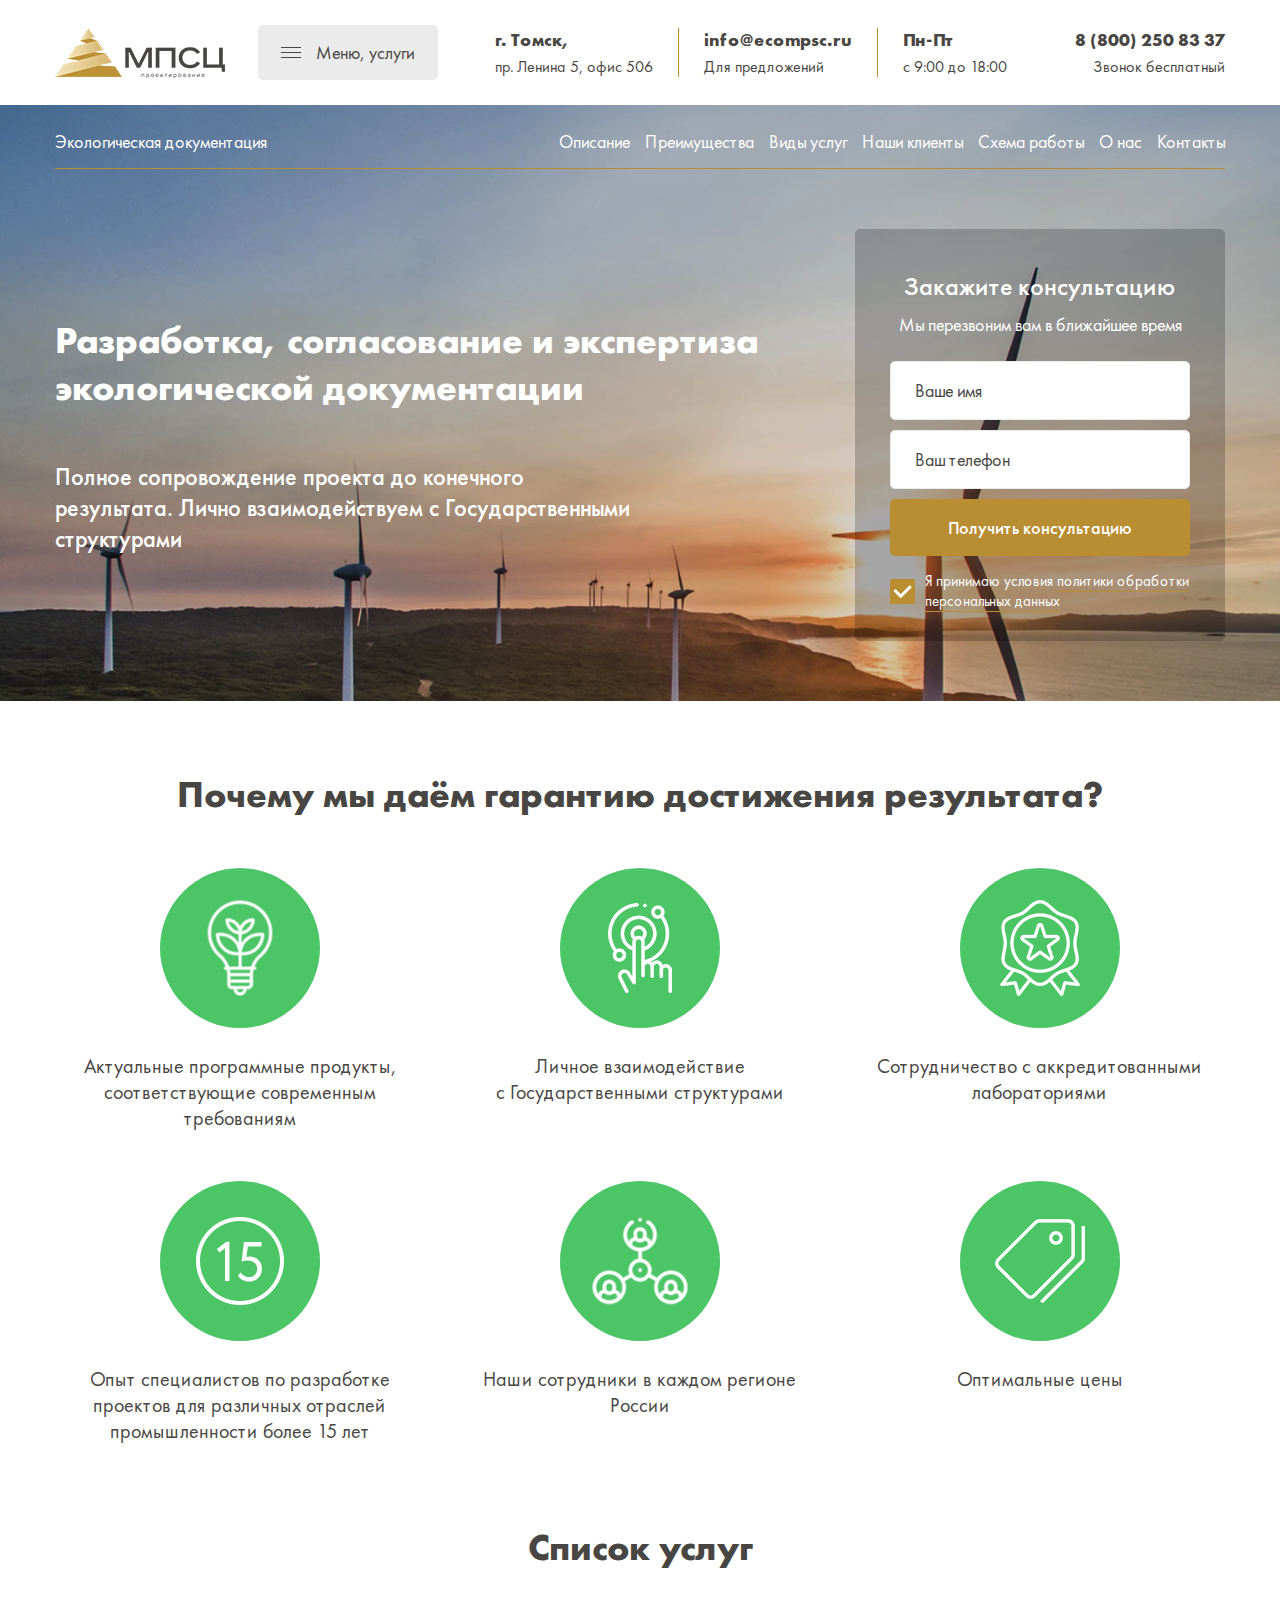
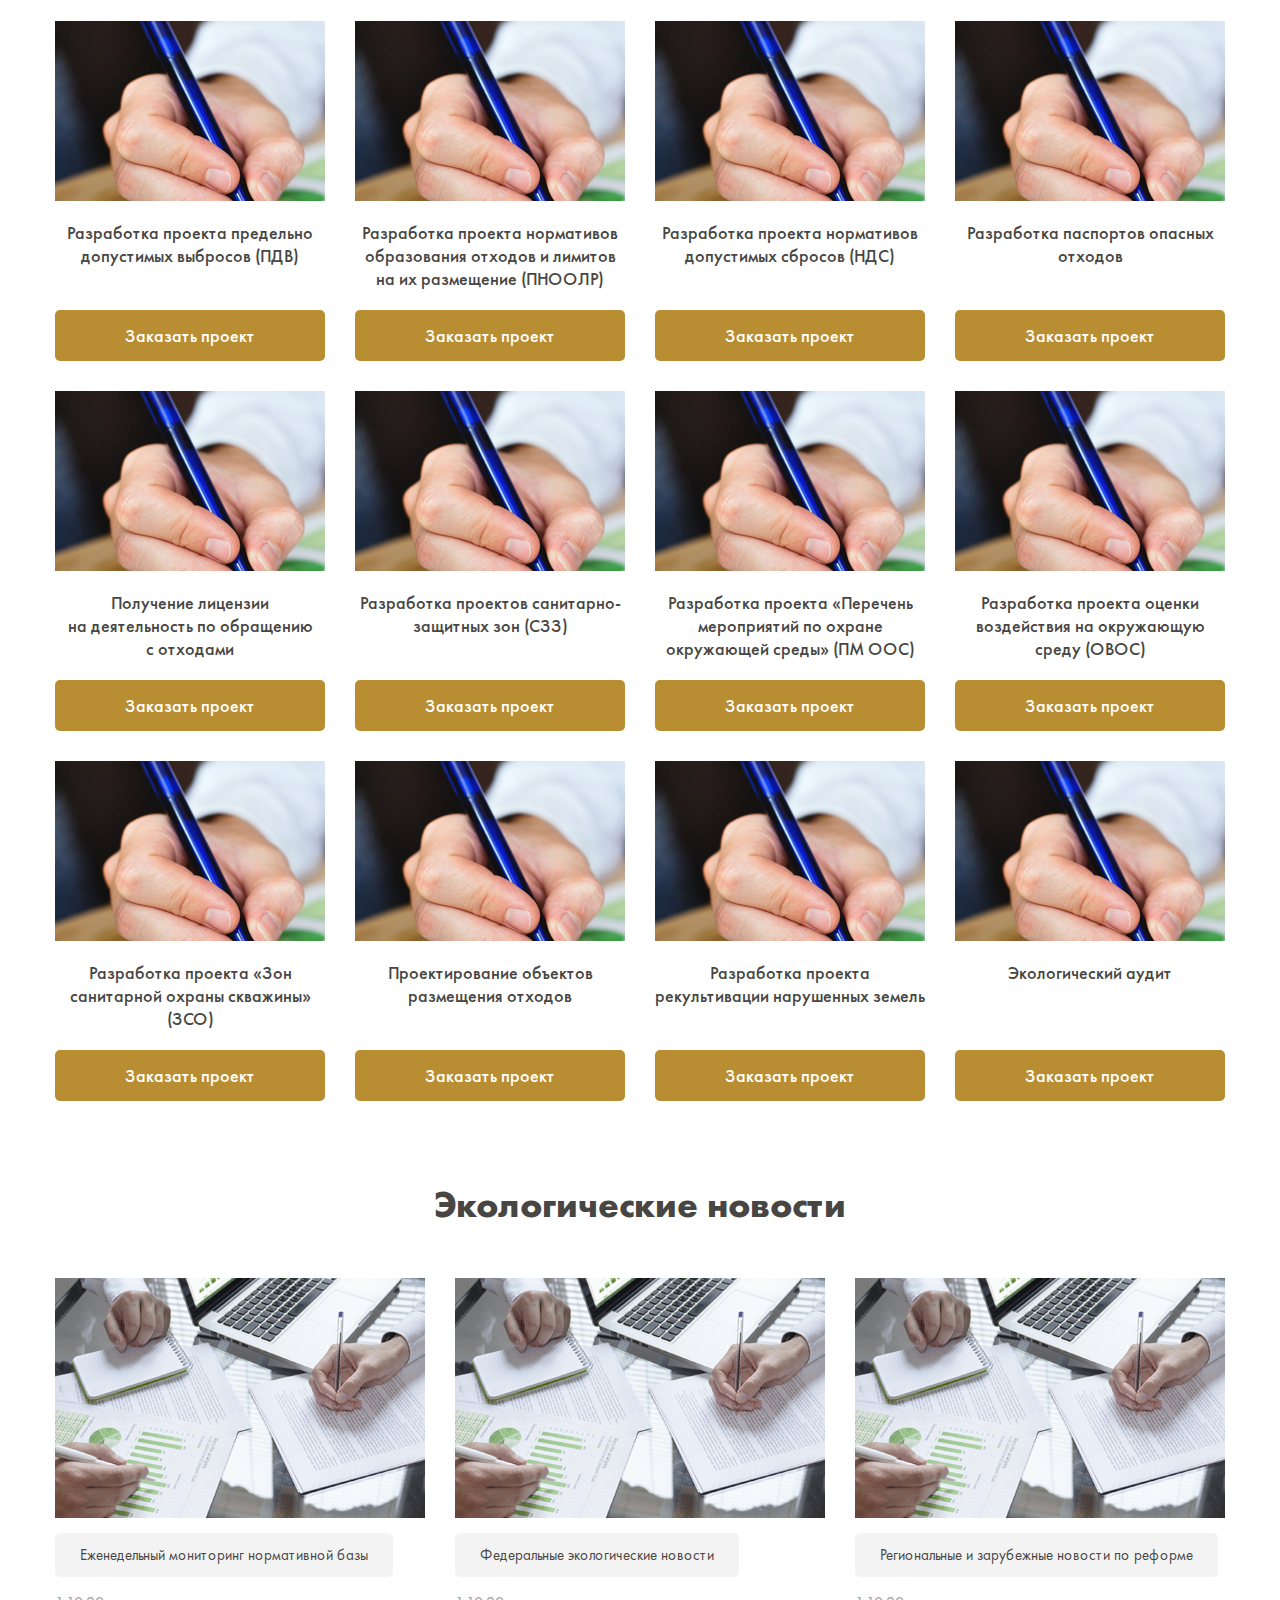
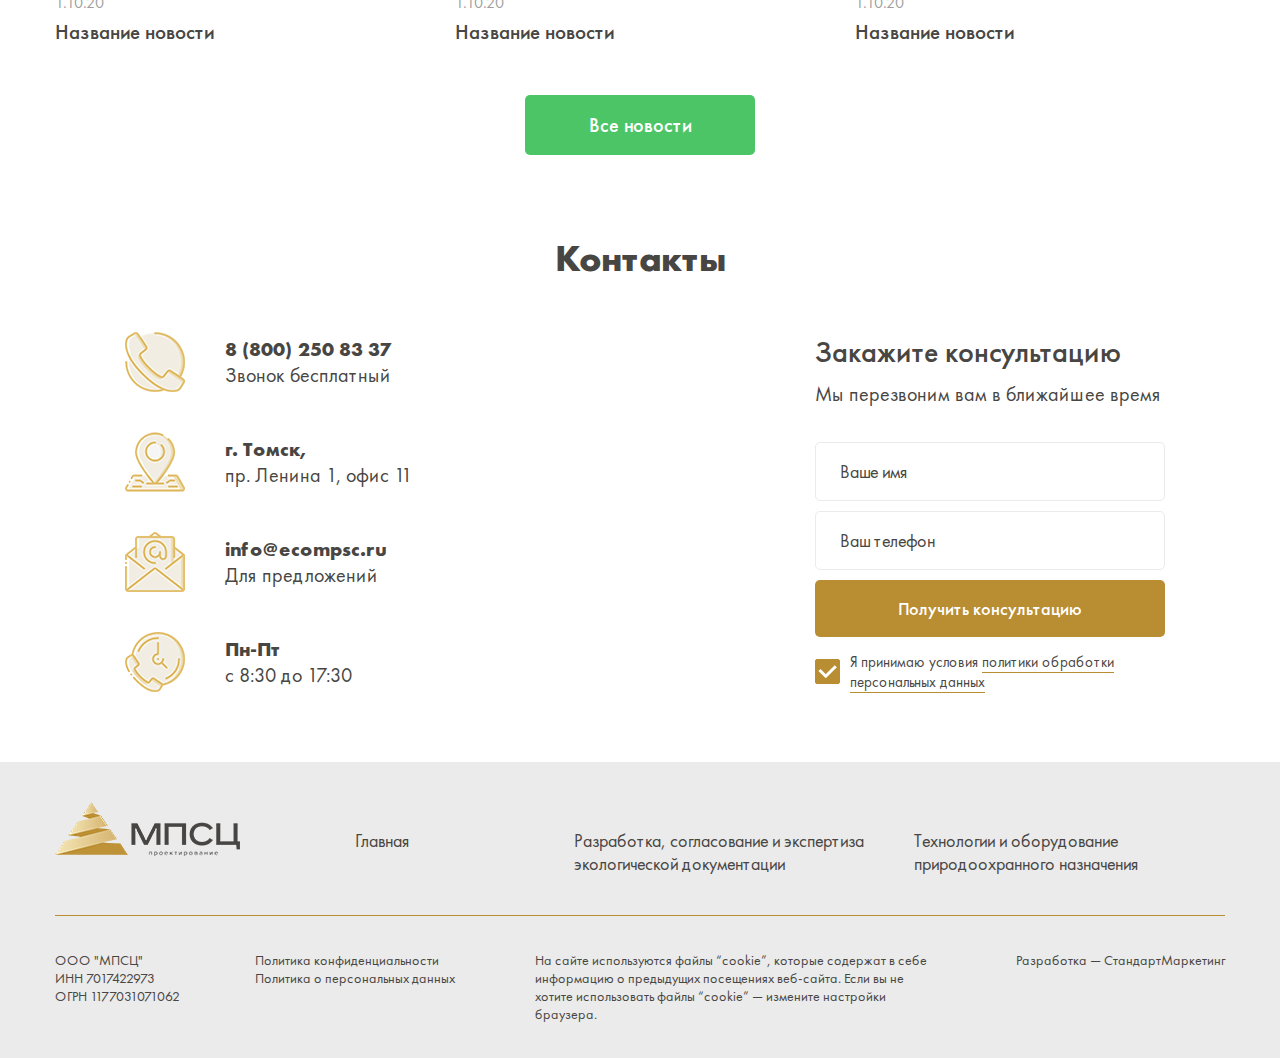
==== eco-docs.html @ 86add48b "sfdvdv" ====
<!DOCTYPE html>
<html>
<head>
	<title></title>
	<meta name="keywords" content=''>
	<meta name="description" content=''>

	<meta name="format-detection" content="telephone=no">

	<meta http-equiv="Content-Type" content="text/html; charset=utf-8">
	<meta name="viewport" content="width=device-width,minimum-scale=1,maximum-scale=1">
	<link rel="stylesheet" href="css/reset.css" type="text/css">
	<link rel="stylesheet" href="css/jquery.fancybox.css" type="text/css">
	<link rel="stylesheet" href="css/slick.css" type="text/css">
	<link rel="stylesheet" href="css/layout.css" type="text/css">
	<link rel="stylesheet" href="css/main.css" type="text/css">

</head>
<body>
	<div class="body-wrap">
		<div class="header">
			<div class="container">
				<div class="wrap">
					<div class="mobile-btn">
						<div class="mobile-btn-el"></div>
					</div>
					<div class="header-logo">
						<a href="/"><img src="i/logo.png"></a>
					</div>
					<div class="header-menu-btn">
						<div class="burger">
							<div class="burger-el"></div>
						</div>
						<span>Меню, услуги</span>
					</div>
					<div class="header-contacts">
						<div class="item">
							<div class="title">г. Томск,</div>
							<span>пр.&nbsp;Ленина&nbsp;5, офис&nbsp;506</span>
						</div>
						<div class="item">
							<div class="title"><a href="mailto:info@ecompsc.ru">info@ecompsc.ru</a></div>
							<span>Для предложений</span>
						</div>
						<div class="item">
							<div class="title">Пн-Пт</div>
							<span>с&nbsp;9:00 до&nbsp;18:00</span>
						</div>
					</div>
					<div class="header-phone">
						<a href="tel:88002508337">8 (800) 250 83 37</a>
						<span>Звонок бесплатный</span>
					</div>
				</div>
			</div>
		</div>

		<div class="b-face" style="background-image:url('i/face-bg-2.jpg');">
			<div class="face-head">
				<div class="container">
					<div class="wrap">
						<div class="title">Экологическая документация</div>
						<ul class="face-nav">
							<li><a href="#" class="nav-a">Описание</a></li>
							<li><a href="#" class="nav-a">Преимущества</a></li>
							<li><a href="#" class="nav-a">Виды услуг</a></li>
							<li><a href="#" class="nav-a">Наши клиенты</a></li>
							<li><a href="#" class="nav-a">Схема работы</a></li>
							<li><a href="#" class="nav-a">О нас</a></li>
							<li><a href="#" class="nav-a">Контакты</a></li>
						</ul>
					</div>
				</div>
			</div>
			<div class="face-content">
				<div class="container">
					<div class="wrap">
						<div class="content">
							<h2 class="title">Разработка, согласование и&nbsp;экспертиза экологической документации</h2>
							<div class="text">Полное сопровождение проекта до&nbsp;конечного результата. Лично взаимодействуем с&nbsp;Государственными структурами</div>
						</div>
						<div class="form-wrap">
							<div class="title">Закажите консультацию</div>
							<div class="subtitle">Мы перезвоним вам в ближайшее время</div>
							<div class="b-form">
								<form>
									<div class="b-input">
										<input type="text" placeholder="Ваше имя">
									</div>
									<div class="b-input">
										<input type="tel" placeholder="Ваш телефон">
									</div>
									<button type="submit" class="b-btn">Получить консультацию</button>
									<div class="policy-text"><div class="radio-btn active"></div>Я принимаю условия <a href="#popup-policy" class="fancybox">политики обработки персональных данных</a></div>
								</form>
							</div>
						</div>
					</div>
				</div>
			</div>
		</div>

		<div class="b-section first">
			<div class="container">
				<h2 class="b-title">Почему мы даём гарантию достижения результата?</h2>
				<ul class="b-advs">
					<li>
						<div class="image"><img src="i/adv-i-1.png"></div>
						<div class="text">Актуальные программные продукты, соответствующие современным требованиям</div>
					</li>
					<li>
						<div class="image"><img src="i/adv-i-2.png"></div>
						<div class="text">Личное взаимодействие с&nbsp;Государственными структурами</div>
					</li>
					<li>
						<div class="image"><img src="i/adv-i-3.png"></div>
						<div class="text">Сотрудничество с&nbsp;аккредитованными лабораториями</div>
					</li>
					<li>
						<div class="image"><img src="i/adv-i-4.png"></div>
						<div class="text">Опыт специалистов по разработке проектов для различных отраслей промышленности более 15&nbsp;лет</div>
					</li>
					<li>
						<div class="image"><img src="i/adv-i-5.png"></div>
						<div class="text">Наши сотрудники в&nbsp;каждом регионе России</div>
					</li>
					<li>
						<div class="image"><img src="i/adv-i-6.png"></div>
						<div class="text">Оптимальные цены</div>
					</li>
				</ul>
			</div>
		</div>

		<div class="b-section">
			<div class="container">
				<h2 class="b-title">Список услуг</h2>
				<ul class="b-services">
					<li>
						<div class="top">
							<div class="image"><img src="i/service-img.jpg"></div>
							<div class="name">Разработка проекта предельно допустимых выбросов (ПДВ)</div>
						</div>
						<a href="#" class="b-btn">Заказать проект</a>
					</li>
					<li>
						<div class="top">
							<div class="image"><img src="i/service-img.jpg"></div>
							<div class="name">Разработка проекта нормативов образования отходов и&nbsp;лимитов на их размещение (ПНООЛР)</div>
						</div>
						<a href="#" class="b-btn">Заказать проект</a>
					</li>
					<li>
						<div class="top">
							<div class="image"><img src="i/service-img.jpg"></div>
							<div class="name">Разработка проекта нормативов допустимых сбросов (НДС)</div>
						</div>
						<a href="#" class="b-btn">Заказать проект</a>
					</li>
					<li>
						<div class="top">
							<div class="image"><img src="i/service-img.jpg"></div>
							<div class="name">Разработка паспортов опасных отходов</div>
						</div>
						<a href="#" class="b-btn">Заказать проект</a>
					</li>
					<li>
						<div class="top">
							<div class="image"><img src="i/service-img.jpg"></div>
							<div class="name">Получение лицензии на&nbsp;деятельность по&nbsp;обращению с&nbsp;отходами</div>
						</div>
						<a href="#" class="b-btn">Заказать проект</a>
					</li>
					<li>
						<div class="top">
							<div class="image"><img src="i/service-img.jpg"></div>
							<div class="name">Разработка проектов санитарно-защитных зон (CЗЗ)</div>
						</div>
						<a href="#" class="b-btn">Заказать проект</a>
					</li>
					<li>
						<div class="top">
							<div class="image"><img src="i/service-img.jpg"></div>
							<div class="name">Разработка проекта «Перечень мероприятий по&nbsp;охране окружающей среды» (ПМ ООС)</div>
						</div>
						<a href="#" class="b-btn">Заказать проект</a>
					</li>
					<li>
						<div class="top">
							<div class="image"><img src="i/service-img.jpg"></div>
							<div class="name">Разработка проекта оценки воздействия на&nbsp;окружающую среду (ОВОС)</div>
						</div>
						<a href="#" class="b-btn">Заказать проект</a>
					</li>
					<li>
						<div class="top">
							<div class="image"><img src="i/service-img.jpg"></div>
							<div class="name">Разработка проекта «Зон санитарной охраны скважины» (ЗСО)</div>
						</div>
						<a href="#" class="b-btn">Заказать проект</a>
					</li>
					<li>
						<div class="top">
							<div class="image"><img src="i/service-img.jpg"></div>
							<div class="name">Проектирование объектов размещения отходов</div>
						</div>
						<a href="#" class="b-btn">Заказать проект</a>
					</li>
					<li>
						<div class="top">
							<div class="image"><img src="i/service-img.jpg"></div>
							<div class="name">Разработка проекта рекультивации нарушенных земель</div>
						</div>
						<a href="#" class="b-btn">Заказать проект</a>
					</li>
					<li>
						<div class="top">
							<div class="image"><img src="i/service-img.jpg"></div>
							<div class="name">Экологический аудит</div>
						</div>
						<a href="#" class="b-btn">Заказать проект</a>
					</li>
				</ul>
			</div>
		</div>

		<div class="b-section">
			<div class="container">
				<h2 class="b-title">Экологические новости</h2>
				<ul class="b-news">
					<li>
						<a href="#" class="image" style="background-image:url('i/news-img.jpg');"></a>
						<div class="cat">Еженедельный мониторинг нормативной базы</div>
						<div class="date">1.10.20</div>
						<div class="name"><a href="#">Название новости</a></div>
					</li>
					<li>
						<a href="#" class="image" style="background-image:url('i/news-img.jpg');"></a>
						<div class="cat">Федеральные экологические новости</div>
						<div class="date">1.10.20</div>
						<div class="name"><a href="#">Название новости</a></div>
					</li>
					<li>
						<a href="#" class="image" style="background-image:url('i/news-img.jpg');"></a>
						<div class="cat">Региональные и&nbsp;зарубежные новости по&nbsp;реформе</div>
						<div class="date">1.10.20</div>
						<div class="name"><a href="#">Название новости</a></div>
					</li>
				</ul>
				<a href="#" class="b-btn b-more-btn">Все новости</a>
			</div>
		</div>

		<div class="b-section last">
			<div class="container">
				<h2 class="b-title">Контакты</h2>
				<div class="b-contacts">
					<ul class="contacts-list">
						<li>
							<div class="icon"><img src="i/cont-1.png"></div>
							<div class="text">
								<div class="title"><a href="tel:88002508337">8 (800) 250 83 37</a></div>
								<p>Звонок бесплатный</p>
							</div>
						</li>
						<li>
							<div class="icon"><img src="i/cont-2.png"></div>
							<div class="text">
								<div class="title">г.&nbsp;Томск,</div>
								<p>пр.&nbsp;Ленина&nbsp;1, офис&nbsp;11</p>
							</div>
						</li>
						<li>
							<div class="icon"><img src="i/cont-3.png"></div>
							<div class="text">
								<div class="title"><a href="mailto:info@ecompsc.ru">info@ecompsc.ru</a></div>
								<p>Для предложений</p>
							</div>
						</li>
						<li>
							<div class="icon"><img src="i/cont-4.png"></div>
							<div class="text">
								<div class="title">Пн-Пт</div>
								<p>с&nbsp;8:30 до&nbsp;17:30</p>
							</div>
						</li>
					</ul>
					<div class="form-wrap">
						<div class="title">Закажите консультацию</div>
						<div class="subtitle">Мы перезвоним вам в&nbsp;ближайшее время</div>
						<div class="b-form">
							<form>
								<div class="b-input">
									<input type="text" placeholder="Ваше имя">
								</div>
								<div class="b-input">
									<input type="tel" placeholder="Ваш телефон">
								</div>
								<button type="submit" class="b-btn">Получить консультацию</button>
								<div class="policy-text"><div class="radio-btn active"></div>Я принимаю условия <a href="#popup-policy" class="fancybox">политики обработки персональных данных</a></div>
							</form>
						</div>
					</div>
				</div>
			</div>
		</div>

		<div class="footer">
			<div class="container">
				<div class="footer-top">
					<div class="footer-logo">
						<a href="/"><img src="i/logo-big.png"></a>
					</div>
					<div class="footer-nav">
						<ul>
							<li><a href="/">Главная</a></li>
						</ul>
						<ul>
							<li><a href="/">Разработка, согласование и&nbsp;экспертиза экологической документации</a></li>
						</ul>
						<ul>
							<li><a href="/">Технологии и&nbsp;оборудование природоохранного назначения</a></li>
						</ul>
					</div>
				</div>
				<div class="footer-bot">
					<div class="footer-about">
						<ul>
							<li>ООО "МПСЦ"</li>
							<li>ИНН 7017422973</li>
							<li>ОГРН 1177031071062</li>
						</ul>
						<ul>
							<li><a href="/" target="_blank">Политика конфиденциальности</a></li>
							<li><a href="#popup-policy" class="fancybox">Политика о&nbsp;персональных данных</a></li>
						</ul>
					</div>
					<div class="footer-cookie">
						<p>На сайте используются <a href="/" target="_blank">файлы “cookie”</a>, которые содержат в себе информацию о предыдущих посещениях веб-сайта. Если вы не хотите использовать <a href="/" target="_blank">файлы “cookie”</a> — измените настройки браузера.</p>
					</div>
					<div class="logo-dev">
						<a href="https://atkgroup.pro">Разработка — СтандартМаркетинг</a>
					</div>
				</div>
			</div>
		</div>

		<div style="display:none;">
		</div>
	</div>

	<script type="text/javascript" src="js/jquery-2.1.1.min.js"></script>
	<script type="text/javascript" src="js/jquery.fancybox.js"></script>
	<script type="text/javascript" src="js/jquery.inputmask.bundle.js"></script>
	<script type="text/javascript" src="js/slick.js"></script>
	<script type="text/javascript" src="js/main.js"></script>
</body>
</html>
---- css/layout.css ----
@charset "utf-8";

@font-face {
    font-family: 'FuturaPT';
    src: url('../fonts/FuturaPT-Light.eot');
    src: url('../fonts/FuturaPT-Light.eot?#iefix') format('embedded-opentype'),
         url('../fonts/FuturaPT-Light.svg#FuturaPT-Light') format('svg'),
         url('../fonts/FuturaPT-Light.ttf') format('truetype'),
         url('../fonts/FuturaPT-Light.woff') format('woff'),
         url('../fonts/FuturaPT-Light.woff2') format('woff2');
    font-weight: 300;
    font-style: normal;
    font-display: swap;
}

@font-face {
    font-family: 'FuturaPT';
    src: url('../fonts/FuturaPT-Book.eot');
    src: url('../fonts/FuturaPT-Book.eot?#iefix') format('embedded-opentype'),
         url('../fonts/FuturaPT-Book.svg#FuturaPT-Book') format('svg'),
         url('../fonts/FuturaPT-Book.ttf') format('truetype'),
         url('../fonts/FuturaPT-Book.woff') format('woff'),
         url('../fonts/FuturaPT-Book.woff2') format('woff2');
    font-weight: normal;
    font-style: normal;
    font-display: swap;
}

@font-face {
    font-family: 'FuturaPT';
    src: url('../fonts/FuturaPT-Medium.eot');
    src: url('../fonts/FuturaPT-Medium.eot?#iefix') format('embedded-opentype'),
         url('../fonts/FuturaPT-Medium.svg#FuturaPT-Medium') format('svg'),
         url('../fonts/FuturaPT-Medium.ttf') format('truetype'),
         url('../fonts/FuturaPT-Medium.woff') format('woff'),
         url('../fonts/FuturaPT-Medium.woff2') format('woff2');
    font-weight: 500;
    font-style: normal;
    font-display: swap;
}

@font-face {
  font-family: 'FuturaPT';
    src: url('../fonts/FuturaPT-Demi.eot');
    src: url('../fonts/FuturaPT-Demi.eot?#iefix') format('embedded-opentype'),
         url('../fonts/FuturaPT-Demi.svg#FuturaPT-Demi') format('svg'),
         url('../fonts/FuturaPT-Demi.ttf') format('truetype'),
         url('../fonts/FuturaPT-Demi.woff') format('woff'),
         url('../fonts/FuturaPT-Demi.woff2') format('woff2');
    font-weight: 600;
    font-style: normal;
    font-display: swap;
}

@font-face {
    font-family: 'FuturaPT';
    src: url('../fonts/FuturaPT-Bold.eot');
    src: url('../fonts/FuturaPT-Bold.eot?#iefix') format('embedded-opentype'),
         url('../fonts/FuturaPT-Bold.svg#FuturaPT-Bold') format('svg'),
         url('../fonts/FuturaPT-Bold.ttf') format('truetype'),
         url('../fonts/FuturaPT-Bold.woff') format('woff'),
         url('../fonts/FuturaPT-Bold.woff2') format('woff2');
    font-weight: 700;
    font-style: normal;
    font-display: swap;
}

@font-face {
    font-family: 'FuturaPT';
    src: url('../fonts/FuturaPT-ExtraBold.eot');
    src: url('../fonts/FuturaPT-ExtraBold.eot?#iefix') format('embedded-opentype'),
         url('../fonts/FuturaPT-ExtraBold.svg#FuturaPT-ExtraBold') format('svg'),
         url('../fonts/FuturaPT-ExtraBold.ttf') format('truetype'),
         url('../fonts/FuturaPT-ExtraBold.woff') format('woff'),
         url('../fonts/FuturaPT-ExtraBold.woff2') format('woff2');
    font-weight: 800;
    font-style: normal;
    font-display: swap;
}

@font-face {
    font-family: 'FuturaPT';
    src: url('../fonts/FuturaPT-Heavy.eot');
    src: url('../fonts/FuturaPT-Heavy.eot?#iefix') format('embedded-opentype'),
         url('../fonts/FuturaPT-Heavy.svg#FuturaPT-Heavy') format('svg'),
         url('../fonts/FuturaPT-Heavy.ttf') format('truetype'),
         url('../fonts/FuturaPT-Heavy.woff') format('woff'),
         url('../fonts/FuturaPT-Heavy.woff2') format('woff2');
    font-weight: 900;
    font-style: normal;
    font-display: swap;
}

@font-face {
    font-family: 'FuturaPTCond';
    src: url('../fonts/FuturaPTCond-Book.eot');
    src: url('../fonts/FuturaPTCond-Book.eot?#iefix') format('embedded-opentype'),
         url('../fonts/FuturaPTCond-Book.svg#FuturaPTCond-Book') format('svg'),
         url('../fonts/FuturaPTCond-Book.ttf') format('truetype'),
         url('../fonts/FuturaPTCond-Book.woff') format('woff'),
         url('../fonts/FuturaPTCond-Book.woff2') format('woff2');
    font-weight: normal;
    font-style: normal;
    font-display: swap;
}

@font-face {
    font-family: 'FuturaPTCond';
    src: url('../fonts/FuturaPTCond-Medium.eot');
    src: url('../fonts/FuturaPTCond-Medium.eot?#iefix') format('embedded-opentype'),
         url('../fonts/FuturaPTCond-Medium.svg#FuturaPTCond-Medium') format('svg'),
         url('../fonts/FuturaPTCond-Medium.ttf') format('truetype'),
         url('../fonts/FuturaPTCond-Medium.woff') format('woff'),
         url('../fonts/FuturaPTCond-Medium.woff2') format('woff2');
    font-weight: 500;
    font-style: normal;
    font-display: swap;
}

@font-face {
    font-family: 'FuturaPTCond';
    src: url('../fonts/FuturaPTCond-Bold.eot');
    src: url('../fonts/FuturaPTCond-Bold.eot?#iefix') format('embedded-opentype'),
         url('../fonts/FuturaPTCond-Bold.svg#FuturaPTCond-Bold') format('svg'),
         url('../fonts/FuturaPTCond-Bold.ttf') format('truetype'),
         url('../fonts/FuturaPTCond-Bold.woff') format('woff'),
         url('../fonts/FuturaPTCond-Bold.woff2') format('woff2');
    font-weight: 700;
    font-style: normal;
    font-display: swap;
}

@font-face {
    font-family: 'FuturaPTCond';
    src: url('../fonts/FuturaPTCond-ExtraBold.eot');
    src: url('../fonts/FuturaPTCond-ExtraBold.eot?#iefix') format('embedded-opentype'),
         url('../fonts/FuturaPTCond-ExtraBold.svg#FuturaPTCond-ExtraBold') format('svg'),
         url('../fonts/FuturaPTCond-ExtraBold.ttf') format('truetype'),
         url('../fonts/FuturaPTCond-ExtraBold.woff') format('woff'),
         url('../fonts/FuturaPTCond-ExtraBold.woff2') format('woff2');
    font-weight: 800;
    font-style: normal;
    font-display: swap;
}

html,
body {
	position: relative;
}
body {
	min-width: 300px;
	text-align: center;
	overflow-x: hidden;
	-webkit-text-size-adjust: none;
	color: #484643;
    font-family: 'FuturaPT', sans-serif;
}
body.no-scroll {
	height: 100vh !important;
	overflow: hidden !important;
}
body .body-wrap {
    box-sizing: border-box;
    overflow-x: hidden;
}
a{
	text-decoration: none;
	color: inherit;
	-webkit-transition: all 0.3s;
    -moz-transition: all 0.3s;
    -ms-transition: all 0.3s;
    transition: all 0.3s;
}
a[href^="tel:"], a[href^="mailto:"] {
    white-space: nowrap;
}
button {
	-webkit-transition: all 0.3s;
    -moz-transition: all 0.3s;
    -ms-transition: all 0.3s;
    transition: all 0.3s;
}
button:hover {
    cursor: pointer;
}
li{
	list-style: none;
}
h1,h2,h3,h4,h5,h6{
	font-weight: normal;
}
label.error{
	display: none !important;
}
input.error,textarea.error{
	border-color: #ff0000 !important;
}
.fancybox-inner{
	overflow: visible !important;
}
.b{
	position: relative;
}
.container {
	position: relative;
	max-width: 1230px;
	padding: 0 30px;
	box-sizing: border-box;
	margin: 0px auto;
}
input, textarea, button {
    font-family: 'FuturaPT', sans-serif;
    -webkit-appearance: none;
    -moz-appearance: none;
}
input::-webkit-input-placeholder {
	color: #484643;
}
input:-moz-placeholder {
    color: #484643;
}
textarea::-webkit-input-placeholder {
    color: #484643;
}
textarea:-moz-placeholder {
    color: #484643;
}
.mobile-btn {
	display: none;
    position: relative;
	width: 40px;
	height: 40px;
	z-index: 1;
    cursor: pointer;
    margin-right: 120px;
}
.mobile-btn .mobile-btn-el{
	position: absolute;
	border-radius: 100px;
	top: calc(50% - 1.5px);
	left: 5px;
	width: 30px;
	height: 3px;
	background-color: #b98d31;
	opacity: 1;
	-webkit-transition: all 0.3s;
	-moz-transition: all 0.3s;
	-ms-transition: all 0.3s;
	transition: all 0.3s;
}
.mobile-btn::before {
    content: '';
    position: absolute;
    border-radius: 100px;
    left: 5px;
    top: calc(50% - 1.5px);
    width: 30px;
    height: 3px;
    background-color: #b98d31;
    -webkit-transform: translateY(-7px);
    -moz-transform: translateY(-7px);
    -ms-transform: translateY(-7px);
    transform: translateY(-7px);
    -webkit-transition: all 0.3s;
    -moz-transition: all 0.3s;
    -ms-transition: all 0.3s;
    transition: all 0.3s;
}
.mobile-btn::after {
	content: '';
	position: absolute;
    border-radius: 100px;
    left: 5px;
    top: calc(50% - 1.5px);
    width: 30px;
    height: 3px;
    background-color: #b98d31;
    -webkit-transform: translateY(7px);
    -moz-transform: translateY(7px);
    -ms-transform: translateY(7px);
    transform: translateY(7px);
    -webkit-transition: all 0.3s;
    -moz-transition: all 0.3s;
    -ms-transition: all 0.3s;
    transition: all 0.3s;
}
.close-btn {
	display: none;
	position: absolute;
	width: 40px;
	height: 40px;
	z-index: 10;
    cursor: pointer;
    top: 15px;
    right: 30px;
}
.close-btn::after {
	content: '';
	position: absolute;
    border-radius: 100px;
    left: 5px;
    top: calc(50% - 2px);
    width: 30px;
    height: 4px;
    background-color: #000000;
    -webkit-transform: rotate(-45deg);
    -moz-transform: rotate(-45deg);
    -ms-transform: rotate(-45deg);
    transform: rotate(-45deg);
}
.close-btn::before {
	content: '';
    position: absolute;
    border-radius: 100px;
    left: 5px;
    top: calc(50% - 2px);
    width: 30px;
    height: 4px;
    background-color: #000000;
    -webkit-transform: rotate(45deg);
    -moz-transform: rotate(45deg);
    -ms-transform: rotate(45deg);
    transform: rotate(45deg);
}
.mobile-menu {
	display: none;
	position: fixed;
	z-index: 100;
	top: 0;
    bottom: 0;
	left: -200%;
	box-sizing: border-box;
	width: 100%;
	padding: 70px 30px;
	background-color: #ffffff;
    text-align: center;
    overflow-x: hidden;
    overflow-y: auto;
	-webkit-transition: all 0.3s;
	-moz-transition: all 0.3s;
	-ms-transition: all 0.3s;
	transition: all 0.3s;
}
.mobile-menu.active {
	left: 0;
}

.policy-text {
    display: inline-block;
    max-width: 100%;
    font-size: 15px;
    position: relative;
    text-align: left;
    padding-left: 35px;
    margin-top: 15px;
}
.policy-text a {
    border-bottom: 1px solid #b98d31;
}
.policy-text a:hover {
    border-color: transparent;
}
.policy-text .radio-btn {
    display: block;
    position: absolute;
    width: 25px;
    height: 25px;
    border: 1px solid #b98d31;
    background-color: #ffffff;
    border-radius: 2px;
    left: 0;
    top: calc(50% - 12.5px);
    cursor: pointer;
}
.policy-text .radio-btn.error {
    border-color: #ff0000;
}
.policy-text .radio-btn.active {
    background-color: #b98d31;
}
.policy-text .radio-btn.active::before {
    content: '';
    display: block;
    width: 10px;
    height: 3px;
    position: absolute;
    left: 2px;
    top: 12px;
    background-color: #ffffff;
    -webkit-transform: rotate(45deg);
    -moz-transform: rotate(45deg);
    -ms-transform: rotate(45deg);
    transform: rotate(45deg);
}
.policy-text .radio-btn.active::after {
    content: '';
    display: block;
    width: 15px;
    height: 3px;
    position: absolute;
    left: 7px;
    top: 10px;
    background-color: #ffffff;
    -webkit-transform: rotate(-45deg);
    -moz-transform: rotate(-45deg);
    -ms-transform: rotate(-45deg);
    transform: rotate(-45deg);
}


@media (-webkit-min-device-pixel-ratio: 1.5) {
}	
@media screen and (max-width: 1280px){
	
}
@media screen and (max-width: 1024px){
    .mobile-btn, .mobile-menu, .close-btn {
        display: block;
    }
}
@media screen and (max-width: 768px){
    .container {
        padding: 0 10px;
    }
    .mobile-btn {
        margin-right: 80px;
    }
    .mobile-menu {
        padding: 50px 10px;
    }
    .policy-text {
        font-size: 13px;
    }
}
@media screen and (max-width: 400px){
    .mobile-btn {
        margin-right: 0;
    }
}
---- css/main.css ----
.header {
	position: relative;
	padding: 25px 0;
	background-color: #ffffff;
	z-index: 100;
}
.header .wrap {
	display: -webkit-flex;
	display: -ms-flexbox;
	display: flex;
	justify-content: space-between;
	align-items: center;
}
.header-logo {
	width: 100%;
	max-width: 170px;
}
.header-logo img {
	display: block;
	max-width: 100%;
}
.header-menu-btn {
	width: 100%;
	max-width: 180px;
	padding: 16px 10px;
	display: -webkit-flex;
	display: -ms-flexbox;
	display: flex;
	justify-content: center;
	align-items: center;
	text-align: left;
	background-color: #ebebeb;
	cursor: pointer;
	border-radius: 5px;
}
.header-menu-btn span {
	display: block;
	max-width: calc(100% - 35px);
	font-size: 18px;
}
.header-menu-btn .burger {
	position: relative;
	width: 20px;
	height: 20px;
	margin-right: 15px;
}
.header-menu-btn .burger .burger-el,
.header-menu-btn .burger:before,
.header-menu-btn .burger:after {
	content: '';
	width: 100%;
	height: 1px;
	background-color: #484643;
	position: absolute;
	left: 0;
	top: calc(50% - 0.5px);
	-webkit-transition: all 0.3s;
	-moz-transition: all 0.3s;
	-ms-transition: all 0.3s;
	transition: all 0.3s;
}
.header-menu-btn.active .burger .burger-el {
	opacity: 0;
}
.header-menu-btn .burger:before {
	-webkit-transform: translateY(-5px);
	-moz-transform: translateY(-5px);
	-ms-transform: translateY(-5px);
	transform: translateY(-5px);
}
.header-menu-btn .burger:after {
	-webkit-transform: translateY(5px);
	-moz-transform: translateY(5px);
	-ms-transform: translateY(5px);
	transform: translateY(5px);
}
.header-menu-btn.active .burger:before {
	-webkit-transform: rotate(45deg);
	-moz-transform: rotate(45deg);
	-ms-transform: rotate(45deg);
	transform: rotate(45deg);
}
.header-menu-btn.active .burger:after {
	-webkit-transform: rotate(-45deg);
	-moz-transform: rotate(-45deg);
	-ms-transform: rotate(-45deg);
	transform: rotate(-45deg);
}
.header-contacts {
	display: -webkit-flex;
	display: -ms-flexbox;
	display: flex;
	justify-content: center;
	align-items: stretch;
	max-width: calc(100% - 570px);
}
.header-contacts .item {
	border-right: 1px solid #b98d31;
	padding: 0 25px;
	text-align: left;
}
.header-contacts .item:last-child {
	border: 0;
}
.header-contacts .item .title {
	display: block;
	width: 100%;
	font-size: 18px;
	font-weight: 700;
}
.header-contacts .item span {
	display: block;
	width: 100%;
	font-size: 16px;
	margin-top: 5px;
}
.header-phone {
	width: 100%;
	max-width: 160px;
	text-align: right;
}
.header-phone a {
	display: inline-block;
	font-size: 18px;
	font-weight: 700;
}
.header-phone span {
	display: block;
	font-size: 16px;
	margin-top: 5px;
}

.footer {
	padding: 40px 0 35px;
	background-color: #ebebeb;
	position: relative;
}
.footer-top {
	display: -webkit-flex;
	display: -ms-flexbox;
	display: flex;
	justify-content: space-between;
	align-items: flex-start;
	flex-wrap: wrap;
	padding-bottom: 40px;
}
.footer-logo {
	width: 100%;
	max-width: 185px;
}
.footer-logo img {
	display: block;
	max-width: 100%;
}
.footer-nav {
	display: -webkit-flex;
	display: -ms-flexbox;
	display: flex;
	justify-content: space-between;
	align-items: flex-start;
	width: calc(100% - 240px);
	max-width: 870px;
	margin-top: 27px;
}
.footer-nav ul {
	width: calc(38% - 20px);
}
.footer-nav ul:first-child {
	width: calc(24% - 20px);
}
.footer-nav ul > li {
	font-size: 18px;
	text-align: left;
}
.footer-bot {
	padding-top: 35px;
	border-top: 1px solid #b98d31;
	display: -webkit-flex;
	display: -ms-flexbox;
	display: flex;
	justify-content: space-between;
	align-items: flex-start;
	flex-wrap: wrap;
}
.footer-about {
	width: 100%;
	max-width: 400px;
	display: -webkit-flex;
	display: -ms-flexbox;
	display: flex;
	justify-content: space-between;
	align-items: flex-start;
}
.footer-about ul {
	width: 50%;
}
.footer-about ul > li {
	text-align: left;
	font-size: 14px;
}
.footer-cookie {
	font-size: 14px;
	text-align: left;
	width: calc(100% - 670px);
	max-width: 400px;
}
.footer .logo-dev {
	width: 100%;
	max-width: 210px;
	font-size: 14px;
	text-align: right;
}

.breadcrumbs {
	position: relative;
	padding: 25px 0 0;
	text-align: left;
}
.breadcrumbs ul {
	padding-bottom: 15px;
	border-bottom: 1px solid #b98d31;
}
.breadcrumbs ul > li {
	display: inline;
	font-size: 18px;
}

.b-section {
	position: relative;
	padding: 40px 0;
}
.b-section.left-align {
	text-align: left;
}
.b-section.first {
	padding-top: 70px;
}
.b-section.last {
	padding-bottom: 70px;
}
.b-section.grey-section {
	background-color: #f6f6f6;
	padding: 70px 0;
}
.b-section.grey-section + .b-section {
	padding-top: 70px;
}

.b-title {
	display: block;
	font-size: 37px;
	font-weight: 700;
}

.b-text {
	font-size: 20px;
	text-align: left;
}
.b-text img {
	display: block;
	max-width: 100%;
}

.b-btn {
	display: block;
	width: 100%;
	padding: 17px 10px;
	border-radius: 5px;
	border: 0;
	background-color: #b98d31;
	color: #ffffff;
	text-align: center;
	font-size: 18px;
	font-weight: 500;
}
.b-btn:hover {
	background-color: #dbaf53;
}
.b-btn.b-more-btn {
	font-size: 20px;
	max-width: 230px;
	margin: 50px auto 0;
	background-color: #4cc567;
}
.b-btn.b-more-btn:hover {
	background-color: #3bb456;
}

.b-form {
	width: 100%;
	max-width: 300px;
	margin: 0 auto;
}
.b-input {
	position: relative;
	margin-bottom: 10px;
}
.b-input input, .b-input textarea {
	display: block;
	width: 100%;
	padding: 17px 24px;
	background-color: #ffffff;
	border: 1px solid #ebebeb;
	border-radius: 5px;
	font-size: 18px;
	color: #484643;
	resize: none;
}

.b-face {
	background-position: center;
	background-repeat: no-repeat;
	background-size: cover;
	background-image: url('../i/face-bg.jpg');
	color: #ffffff;
	position: relative;
}
.b-face .face-head {
	padding-top: 10px;
}
.b-face .face-head .wrap {
	display: -webkit-flex;
	display: -ms-flexbox;
	display: flex;
	justify-content: space-between;
	align-items: center;
	border-bottom: 1px solid #b98d31;
}
.b-face .face-head .title {
	display: block;
	font-size: 18px;
}
.b-face .face-head .face-nav {
	display: -webkit-flex;
	display: -ms-flexbox;
	display: flex;
	justify-content: flex-end;
	align-items: stretch;
}
.b-face .face-head .face-nav > li {
	font-size: 18px;
	margin-left: 15px;
}
.b-face .face-head .face-nav > li:first-child {
	margin-left: 0;
}
.b-face .face-head .face-nav > li a {
	display: block;
	padding: 15px 0;
	position: relative;
}
.b-face .face-head .face-nav > li a:before {
	content: '';
	width: 100%;
	height: 2px;
	background-color: #4cc567;
	position: absolute;
	left: 0;
	bottom: -1px;
	opacity: 0;
	-webkit-transition: all 0.3s;
	-moz-transition: all 0.3s;
	-ms-transition: all 0.3s;
	transition: all 0.3s;
}
.b-face .face-head .face-nav > li a:hover:before {
	opacity: 1;
}
.b-face .face-content {
	padding: 60px 0;
}
.b-face .face-content .wrap {
	display: -webkit-flex;
	display: -ms-flexbox;
	display: flex;
	justify-content: space-between;
	align-items: center;
}
.b-face .face-content .content {
	width: calc(100% - 460px);
	text-align: left;
}
.b-face .face-content .content .title {
	display: block;
	font-size: 37px;
	font-weight: 700;
}
.b-face .face-content .content .line {
	width: 100%;
	max-width: 170px;
	height: 2px;
	margin: 35px 0;
	background-color: #b98d31;
}
.b-face .face-content .content .text {
	font-weight: 500;
	max-width: 590px;
	font-size: 24px;
	margin-top: 50px;
}
.b-face .face-content .form-wrap {
	width: 100%;
	max-width: 370px;
	border-radius: 5px;
	padding: 40px 35px 30px;
	background-color: rgba(0,0,0,0.2);
}
.b-face .face-content .form-wrap .title {
	display: block;
	font-size: 26px;
	font-weight: 500;
}
.b-face .face-content .form-wrap .subtitle {
	font-size: 18px;
	margin-top: 10px;
}
.b-face .face-content .form-wrap .b-form {
	margin-top: 25px;
}

.b-advs {
	display: -webkit-flex;
	display: -ms-flexbox;
	display: flex;
	justify-content: flex-start;
	align-items: flex-start;
	flex-wrap: wrap;
}
.b-advs > li {
	width: calc(100%/3 - 20px);
	margin-top: 50px;
	margin-right: 30px;
}
.b-advs > li:nth-child(3n) {
	margin-right: 0;
}
.b-advs > li .image {
	position: relative;
	width: 160px;
	height: 160px;
	border-radius: 50%;
	background-color: #4cc567;
	margin: 0 auto;
}
.b-advs > li .image img {
	display: block;
	max-width: 60%;
	max-height: 60%;
	position: absolute;
	left: 50%;
	top: 50%;
	-webkit-transform: translate(-50%, -50%);
	-moz-transform: translate(-50%, -50%);
	-ms-transform: translate(-50%, -50%);
	transform: translate(-50%, -50%);
}
.b-advs > li .text {
	margin-top: 25px;
	font-size: 20px;
}

.b-cards {
	display: -webkit-flex;
	display: -ms-flexbox;
	display: flex;
	justify-content: space-between;
	align-items: flex-start;
	flex-wrap: wrap;
}
.b-cards > li {
	width: calc(50% - 15px);
	margin-top: 50px;
	text-align: left;
}
.b-cards > li .image {
	position: relative;
}
.b-cards > li .image img {
	display: block;
	max-width: 100%;
	margin: 0 auto;
}
.b-cards > li .title {
	margin-top: 30px;
	font-size: 25px;
	font-weight: 500;
}
.b-cards > li .b-btn {
	max-width: 200px;
	margin-top: 20px;
	font-size: 20px;
	font-weight: 400;
}

.b-logos-slider {
	margin-top: 50px;
	position: relative;
	padding: 0 60px;
}
.b-logos-slider .slick-arrow {
	display: block;
	width: 50px;
	height: 50px;
	font-size: 0;
	border: 14px solid transparent;
	border-radius: 50%;
	background-color: #ffffff;
	position: absolute;
	top: calc(50% - 25px);
	box-shadow: 0px 4px 10px 0px rgba(31, 31, 33, 0.2);
	background-size: contain;
	background-position: center;
	background-repeat: no-repeat;
}
.b-logos-slider .slick-prev {
	background-image: url('../i/slick-prev-1.svg');
	left: 0;
}
.b-logos-slider .slick-next {
	background-image: url('../i/slick-next-1.svg');
	right: 0;
}
.b-logos-slider .slide {
	position: relative;
	margin: 0 10px;
	height: 110px;
}
.b-logos-slider .slide img {
	display: block;
	max-width: 100%;
	max-height: 100%;
	position: absolute;
	left: 50%;
	top: 50%;
	-webkit-transform: translate(-50%, -50%);
	-moz-transform: translate(-50%, -50%);
	-ms-transform: translate(-50%, -50%);
	transform: translate(-50%, -50%);
}

.b-steps > li {
	margin-top: 50px;
}
.b-steps > li .number {
	display: -webkit-flex;
	display: -ms-flexbox;
	display: flex;
	justify-content: center;
	align-items: center;
	align-content: center;
	width: 85px;
	height: 85px;
	border-radius: 50%;
	background-color: #4cc567;
	color: #ffffff;
	font-size: 37px;
	font-weight: 700;
	line-height: 1;
	margin: 0 auto;
}
.b-steps > li .title {
	font-size: 25px;
	font-weight: 500;
	margin-top: 25px;
}
.b-steps > li .text {
	font-size: 20px;
	margin-top: 10px;
}

.b-person-text {
	display: -webkit-flex;
	display: -ms-flexbox;
	display: flex;
	justify-content: space-between;
	align-items: flex-start;
}
.b-person-text .content {
	width: calc(100% - 400px);
	text-align: left;
}
.b-person-text .b-text {
	margin-top: 40px;
}
.b-person-text .person {
	width: 100%;
	max-width: 300px;
}
.b-person-text .person .image {
	padding: 10px 8px 0 0;
}
.b-person-text .person .image img {
	display: block;
	max-width: 100%;
	box-shadow: 10px -10px 0 0 #4cc567;
}
.b-person-text .person .name {
	font-size: 18px;
	font-weight: 500;
	margin-top: 15px;
}
.b-person-text .person .position {
	margin-top: 5px;
	font-size: 16px;
}

.b-contacts {
	margin-top: 50px;
	display: -webkit-flex;
	display: -ms-flexbox;
	display: flex;
	justify-content: space-between;
	align-items: center;
}
.b-contacts .contacts-list {
	width: calc(100% - 470px);
	padding: 0 70px;
}
.b-contacts .contacts-list > li {
	display: -webkit-flex;
	display: -ms-flexbox;
	display: flex;
	justify-content: space-between;
	align-items: center;
	margin-bottom: 40px;
}
.b-contacts .contacts-list > li:last-child {
	margin-bottom: 0;
}
.b-contacts .contacts-list > li .icon {
	position: relative;
	width: 60px;
	height: 60px;
}
.b-contacts .contacts-list > li .icon img {
	display: block;
	max-width: 100%;
	max-height: 100%;
}
.b-contacts .contacts-list > li .text {
	text-align: left;
	width: calc(100% - 100px);
}
.b-contacts .contacts-list > li .text .title {
	font-weight: 700;
	font-size: 20px;
}
.b-contacts .contacts-list > li .text p {
	display: block;
	font-size: 20px;
}
.b-contacts .form-wrap {
	padding: 0 60px;
	width: 100%;
	max-width: 470px;
	text-align: left;
}
.b-contacts .form-wrap .title {
	font-size: 30px;
	font-weight: 500;
}
.b-contacts .form-wrap .subtitle {
	font-size: 20px;
	margin-top: 10px;
}
.b-contacts .form-wrap .b-form {
	max-width: 350px;
	margin-top: 35px;
}

.b-news {
	display: -webkit-flex;
	display: -ms-flexbox;
	display: flex;
	justify-content: flex-start;
	align-items: flex-start;
	flex-wrap: wrap;
	margin-top: 20px;
}
.b-news > li {
	width: calc(100%/3 - 20px);
	margin-top: 30px;
	margin-right: 30px;
	text-align: left;
}
.b-news > li:nth-child(3n) {
	margin-right: 0;
}
.b-news > li .image {
	display: block;
	position: relative;
	width: 100%;
	height: 240px;
	background-repeat: no-repeat;
	background-position: center;
	background-size: cover;
}
.b-news > li .cat {
	display: inline-block;
	padding: 12px 25px;
	border-radius: 5px;
	margin-top: 15px;
	font-size: 15px;
	background-color: #f3f3f3;
}
.b-news > li .date {
	font-size: 16px;
	color: #9f9f9f;
	margin-top: 15px;
}
.b-news > li .name {
	font-weight: 500;
	font-size: 21px;
	margin-top: 5px;
}

.b-news-block {
	margin-top: 30px;
}
.b-news-block .cat {
	display: inline-block;
	padding: 12px 25px;
	border-radius: 5px;
	font-size: 15px;
	background-color: #f3f3f3;
}
.b-news-block .date {
	font-size: 16px;
	color: #9f9f9f;
	margin-top: 30px;
}
.b-news-block .image {
	margin-top: 30px;
}
.b-news-block .image img {
	display: block;
	max-width: 100%;
	margin: 0 auto;
}
.b-news-block .b-text {
	max-width: 830px;
	margin: 50px auto 0;
}

.b-map {
	margin-top: 70px;
}
.b-map iframe {
	display: block;
	width: 100% !important;
	height: 500px !important;
}

.b-services {
	display: -webkit-flex;
	display: -ms-flexbox;
	display: flex;
	justify-content: flex-start;
	align-items: stretch;
	flex-wrap: wrap;
	margin-top: 20px;
}
.b-services > li {
	width: calc(25% - 22.5px);
	margin-top: 30px;
	margin-right: 30px;
	display: -webkit-flex;
	display: -ms-flexbox;
	display: flex;
	justify-content: flex-start;
	align-items: center;
	align-content: space-between;
	flex-wrap: wrap;
}
.b-services > li:nth-child(4n) {
	margin-right: 0;
}
.b-services > li .top {
	width: 100%;
}
.b-services > li .image img {
	display: block;
	max-width: 100%;
	margin: 0 auto;
}
.b-services > li .name {
	margin-top: 20px;
	font-size: 18px;
	font-weight: 500;
}
.b-services > li .b-btn {
	padding: 14px 10px;
	margin-top: 20px;
}



@media screen and (max-width: 1230px){
	.b-contacts .contacts-list {
		padding: 0;
		width: calc(100% - 380px);
	}
	.b-contacts .form-wrap {
		max-width: 350px;
		padding: 0;
	}
}
@media screen and (max-width: 1024px){
	.header {
		padding: 15px 0;
	}
	.header-menu-btn, .header-contacts {
		display: none;
	}

	.footer {
		display: block;
	}
	.footer-logo {
		margin: 0 auto;
	}
	.footer-nav {
		width: 100%;
		max-width: none;
	}
	.footer-about {
		display: block;
		max-width: 200px;
	}
	.footer-about ul {
		width: 100%;
	}
	.footer-cookie {
		width: calc(100% - 450px);
	}

	.b-face .face-head .wrap {
		display: block;
	}
	.b-face .face-head .wrap .face-nav {
		justify-content: space-between;
	}
	.b-face .face-content .wrap {
		display: block;
	}
	.b-face .face-content .content {
		width: 100%;
	}
	.b-face .face-content .form-wrap {
		margin: 40px auto 0;
	}

	.b-person-text .content {
		width: calc(100% - 330px);
	}

	.b-news {
		justify-content: space-between;
	}
	.b-news > li {
		width: calc(50% - 15px);
		margin-right: 0;
	}

	.b-services > li {
		width: calc(100%/3 - 20px);
	}
	.b-services > li:nth-child(4n) {
		margin-right: 30px;
	}
	.b-services > li:nth-child(3n) {
		margin-right: 0;
	}
}
@media screen and (max-width: 768px){
	.header {
		padding: 10px 0;
	}
	.header-logo {
		max-width: 130px;
	}
	.header-phone {
		max-width: 120px;
	}
	.header-phone a {
		font-size: 14px;
	}
	.header-phone span {
		font-size: 12px;
		margin-top: 0;
	}

	.footer {
		padding: 25px 0 15px;
	}
	.footer-top {
		padding-bottom: 25px;
	}
	.footer-nav {
		display: block;
	}
	.footer-nav ul,
	.footer-nav ul:first-child {
		width: 100%;
	}
	.footer-nav ul > li {
		text-align: center;
		font-size: 16px;
	}
	.footer-bot {
		display: block;
		padding-top: 15px;
	}
	.footer-about {
		max-width: none;
	}
	.footer-about ul > li {
		font-size: 12px;
		text-align: center;
	}
	.footer-cookie {
		width: 100%;
		max-width: none;
		margin-top: 20px;
		font-size: 12px;
	}
	.footer .logo-dev {
		margin-top: 20px;
		max-width: none;
		text-align: center;
		font-size: 12px;
	}

	.breadcrumbs {
		padding: 10px 0 0;
	}
	.breadcrumbs ul {
		padding-bottom: 10px;
	}
	.breadcrumbs ul > li {
		font-size: 12px;
	}

	.b-section {
		padding: 25px 0;
	}
	.b-section.first {
		padding-top: 50px;
	}
	.b-section.last {
		padding-bottom: 50px;
	}
	.b-section.grey-section {
		padding: 50px 0;
	}
	.b-section.grey-section + .b-section {
		padding-top: 50px;
	}

	.b-title {
		font-size: 24px;
	}

	.b-text {
		font-size: 16px;
	}

	.b-btn {
		font-size: 14px;
		padding: 16px 10px;
	}
	.b-btn.b-more-btn {
		font-size: 16px;
		margin: 30px auto 0;
		padding: 15px 10px;
	}

	.b-input input, .b-input textarea {
		padding: 16px 14px;
		font-size: 14px;
	}

	.b-face .face-head .title {
		font-size: 14px;
	}
	.b-face .face-head .face-nav {
		overflow-x: auto;
	}
	.b-face .face-head .face-nav > li {
		font-size: 14px;
		white-space: nowrap;
	}
	.b-face .face-head .face-nav > li a {
		padding: 10px 0;
	}
	.b-face .face-head .face-nav > li a:before {
		content: none;
	}
	.b-face .face-content {
		padding: 40px 0;
	}
	.b-face .face-content .content {
		text-align: center;
	}
	.b-face .face-content .content .title {
		font-size: 24px;
	}
	.b-face .face-content .content .line {
		margin: 15px auto;
	}
	.b-face .face-content .content .text {
		margin: 20px auto 0;
		font-size: 18px;
		max-width: 460px;
	}
	.b-face .face-content .form-wrap {
		margin-top: 30px;
		padding: 20px 15px 15px;
	}
	.b-face .face-content .form-wrap .title {
		font-size: 20px;
	}
	.b-face .face-content .form-wrap .subtitle {
		font-size: 15px;
		margin-top: 5px;
	}
	.b-face .face-content .form-wrap .b-form {
		margin-top: 20px;
	}

	.b-advs > li {
		margin-top: 30px;
		margin-right: 20px;
		width: calc(100%/3 - 40px/3);
	}
	.b-advs > li .image {
		width: 100px;
		height: 100px;
	}
	.b-advs > li .text {
		font-size: 14px;
		margin-top: 10px;
	}

	.b-cards > li {
		width: calc(50% - 10px);
		margin-top: 20px;
	}
	.b-cards > li .title {
		font-size: 18px;
		margin-top: 15px;
	}
	.b-cards > li .b-btn {
		font-size: 14px;
		margin-top: 10px;
	}

	.b-logos-slider {
		padding: 0 46px;
		margin-top: 20px;
	}
	.b-logos-slider .slick-arrow {
		width: 36px;
		height: 36px;
		top: calc(50% - 18px);
		border: 8px solid transparent;
	}

	.b-steps > li {
		margin-top: 30px;
	}
	.b-steps > li .number {
		width: 60px;
		height: 60px;
		font-size: 24px;
	}
	.b-steps > li .title {
		font-size: 18px;
		margin-top: 15px;
	}
	.b-steps > li .text {
		font-size: 14px;
		margin-top: 5px;
	}

	.b-person-text {
		display: block;
	}
	.b-person-text .content {
		width: 100%;
		text-align: center;
	}
	.b-person-text .b-text {
		margin-top: 20px;
	}
	.b-person-text .person {
		margin: 30px auto 0;
	}
	.b-person-text .person .name {
		font-size: 16px;
	}
	.b-person-text .person .position {
		font-size: 14px;
	}

	.b-contacts {
		margin-top: 30px;
		display: block;
	}
	.b-contacts .contacts-list {
		width: 100%;
		max-width: 300px;
		margin: 0 auto;
	}
	.b-contacts .contacts-list > li {
		margin-bottom: 20px;
	}
	.b-contacts .contacts-list > li .icon {
		width: 40px;
		height: 40px;
	}
	.b-contacts .contacts-list > li .text {
		width: calc(100% - 60px);
	}
	.b-contacts .contacts-list > li .text .title {
		font-size: 16px;
	}
	.b-contacts .contacts-list > li .text p {
		font-size: 16px;
	}
	.b-contacts .form-wrap {
		margin: 40px auto 0;
		max-width: none;
		text-align: center;
	}
	.b-contacts .form-wrap .title {
		font-size: 20px;
	}
	.b-contacts .form-wrap .subtitle {
		font-size: 16px;
	}
	.b-contacts .form-wrap .b-form {
		margin-top: 20px;
		max-width: 300px;
	}

	.b-news {
		margin-top: 10px;
	}
	.b-news > li {
		width: calc(50% - 10px);
		margin-top: 20px;
	}
	.b-news > li .cat {
		padding: 10px 15px;
		font-size: 13px;
		margin-top: 10px;
	}
	.b-news > li .date {
		font-size: 14px;
		margin-top: 10px;
	}
	.b-news > li .name {
		font-size: 18px;
	}

	.b-news-block {
		margin-top: 20px;
	}
	.b-news-block .cat {
		padding: 10px 15px;
		font-size: 13px;
	}
	.b-news-block .date {
		font-size: 14px;
		margin-top: 15px;
	}
	.b-news-block .image {
		margin-top: 15px;
	}
	.b-news-block .b-text {
		margin-top: 20px;
	}

	.b-map {
		margin-top: 40px;
	}
	.b-map iframe {
		height: 400px !important;
	}

	.b-services {
		margin-top: 10px;
		justify-content: space-between;
	}
	.b-services > li {
		width: calc(50% - 10px);
		margin-top: 20px;
		margin-right: 0;
	}
	.b-services > li:nth-child(4n) {
		margin-right: 0;
	}
	.b-services > li .name {
		font-size: 14px;
		margin-top: 10px;
	}
	.b-services > li .b-btn {
		margin-top: 15px;
	}
}
@media screen and (max-width: 620px){
	.b-advs {
		justify-content: space-between;
	}
	.b-advs > li {
		margin-right: 0;
		width: calc(50% - 10px);
	}
}
@media screen and (max-width: 560px){
	.b-cards {
		display: block;
	}
	.b-cards > li {
		width: 100%;
	}

	.b-news {
		display: block;
		margin-top: 30px;
	}
	.b-news > li {
		width: 100%;
		margin: 20px auto 0;
	}
	.b-news > li:nth-child(3n) {
		margin-right: auto;
	}

	.b-services {
		display: block;
		margin-top: 30px;
	}
	.b-services > li {
		display: block;
		width: 100%;
		margin: 20px auto 0;
	}
	.b-services > li:nth-child(4n),
	.b-services > li:nth-child(3n) {
		margin-right: auto;
	}
}
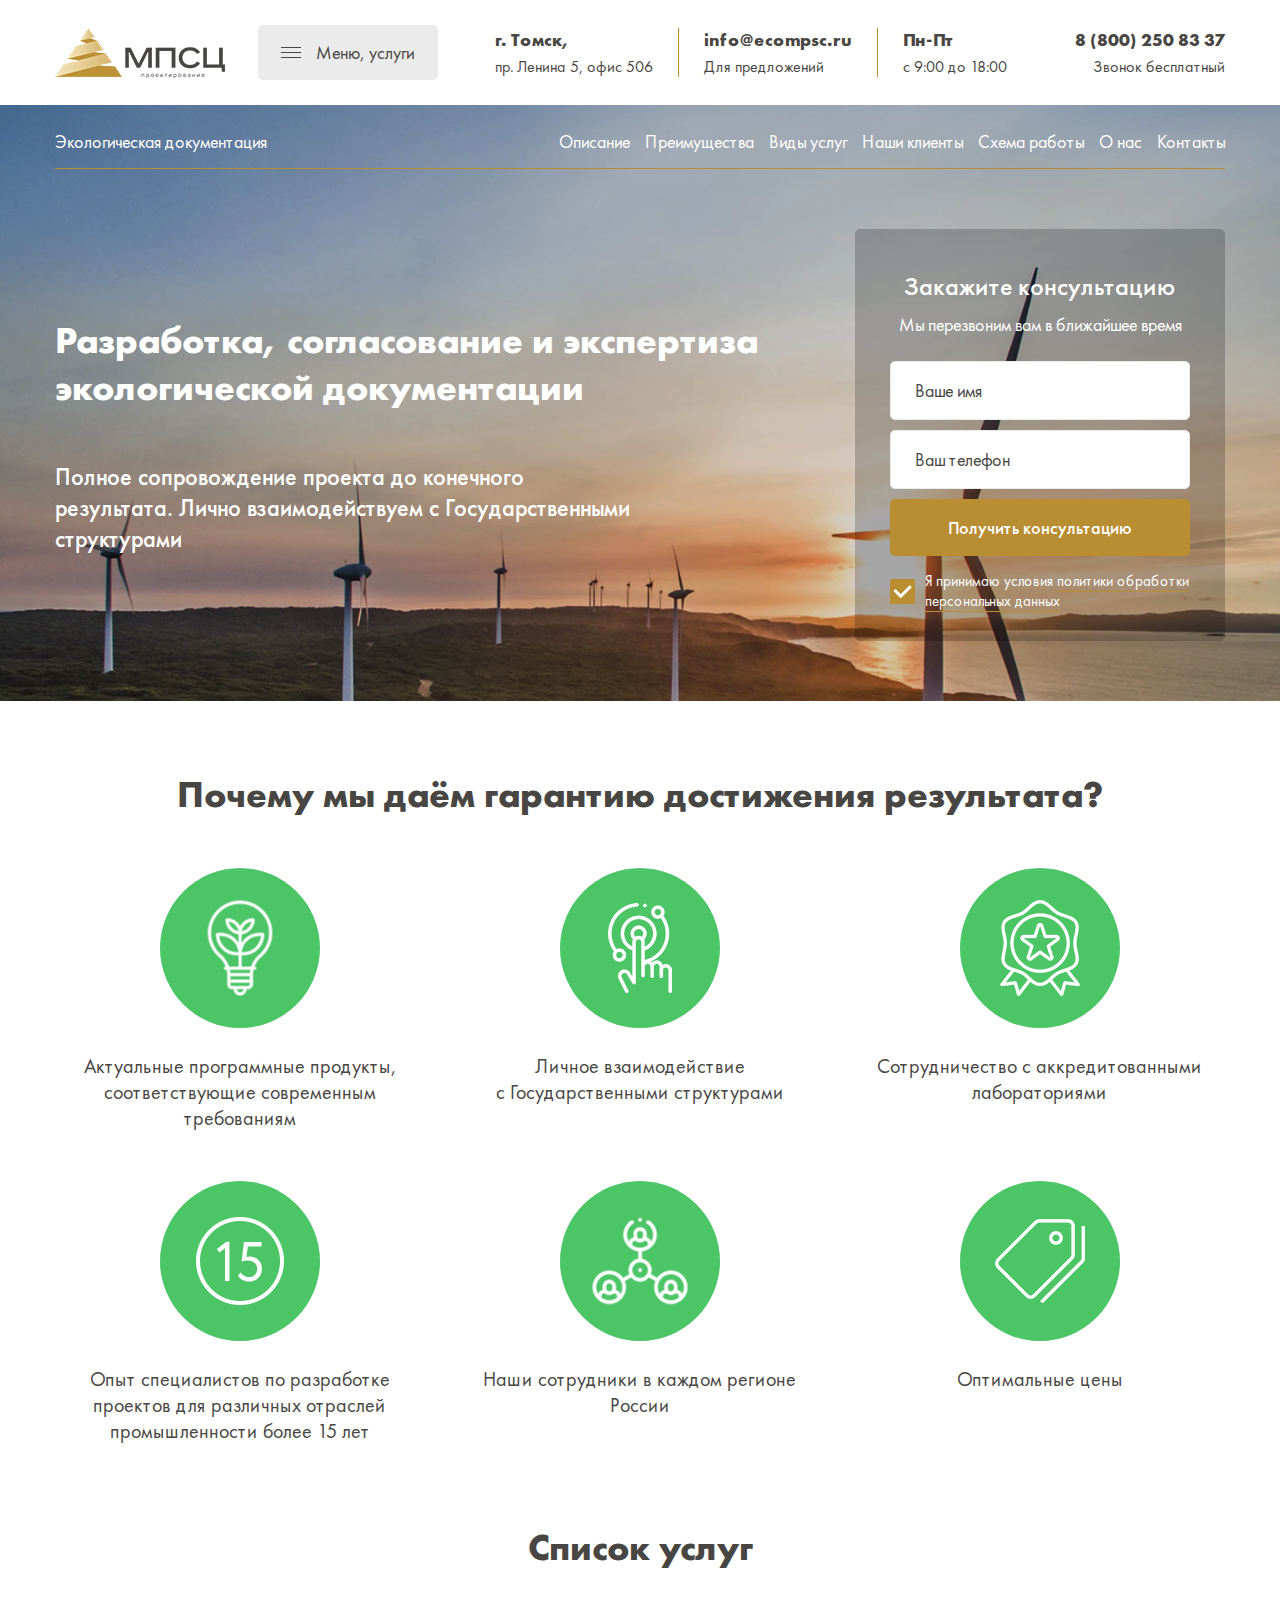
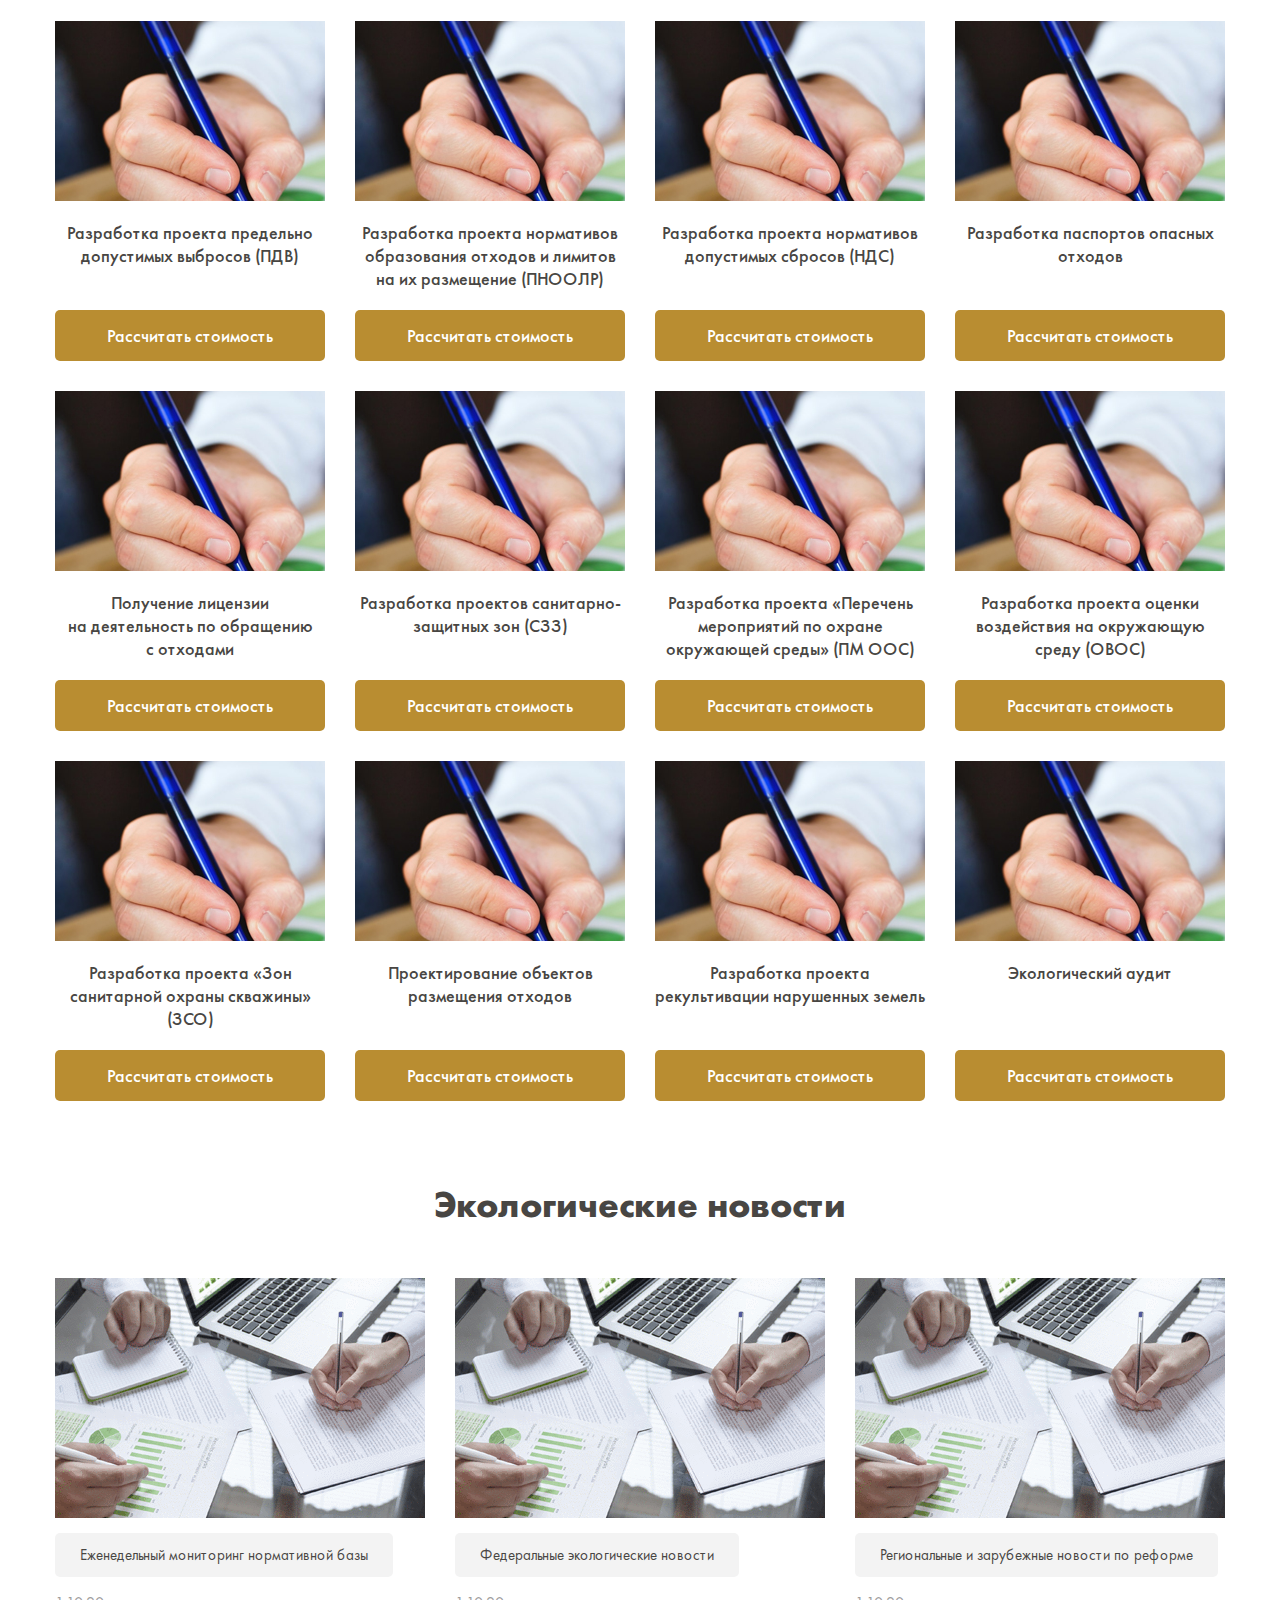
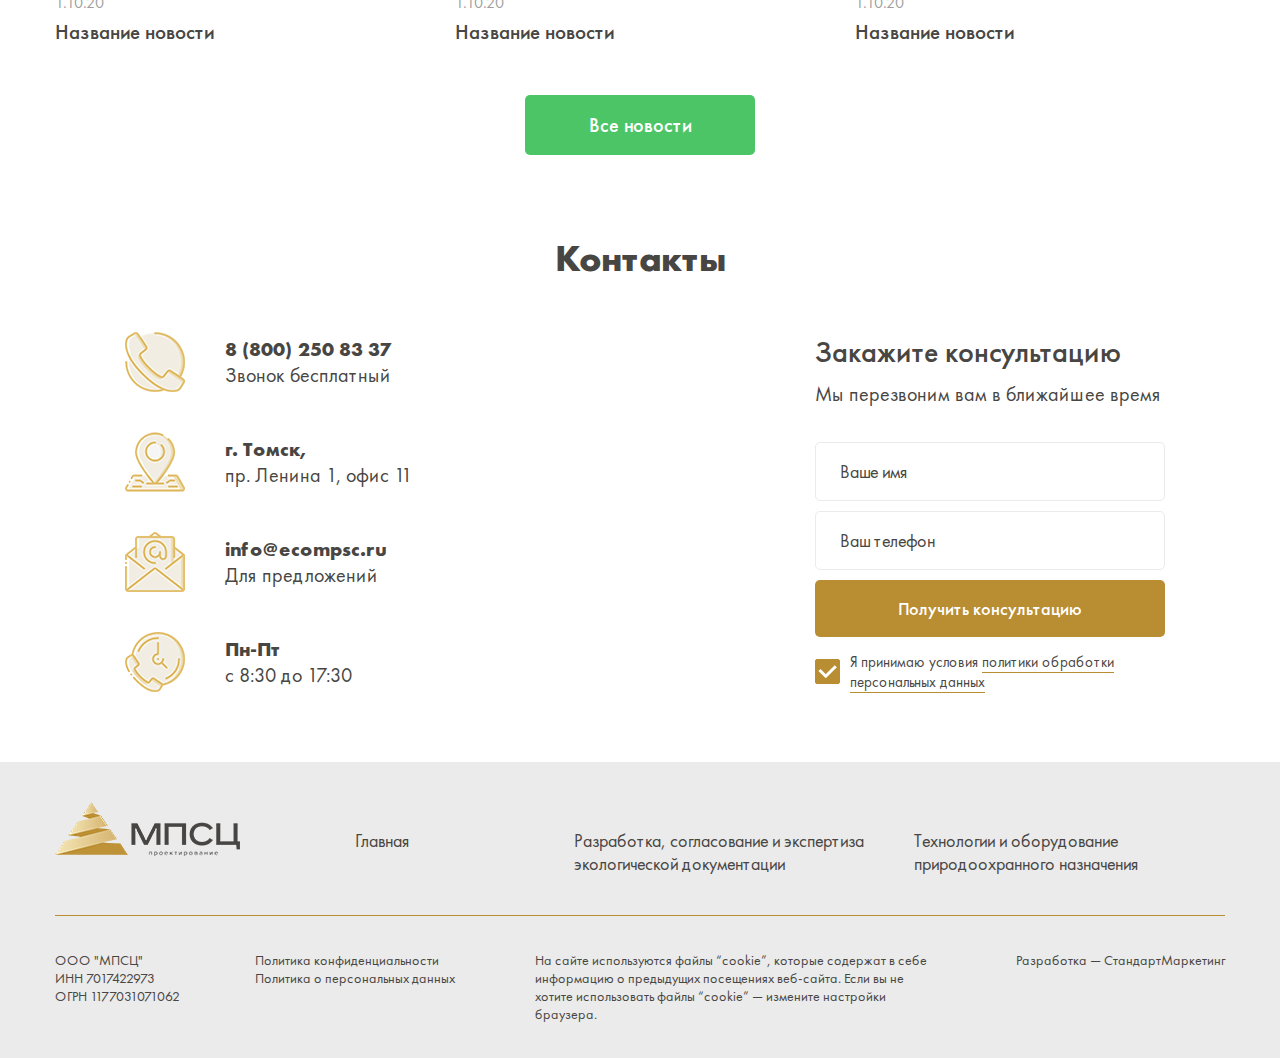
==== commit 66f76020: "sdfvdsfv" ====
--- a/eco-docs.html
+++ b/eco-docs.html
@@ -141,84 +141,84 @@
 							<div class="image"><img src="i/service-img.jpg"></div>
 							<div class="name">Разработка проекта предельно допустимых выбросов (ПДВ)</div>
 						</div>
-						<a href="#" class="b-btn">Заказать проект</a>
+						<a href="#popup-calc" class="b-btn fancybox">Рассчитать стоимость</a>
 					</li>
 					<li>
 						<div class="top">
 							<div class="image"><img src="i/service-img.jpg"></div>
 							<div class="name">Разработка проекта нормативов образования отходов и&nbsp;лимитов на их размещение (ПНООЛР)</div>
 						</div>
-						<a href="#" class="b-btn">Заказать проект</a>
+						<a href="#popup-calc" class="b-btn fancybox">Рассчитать стоимость</a>
 					</li>
 					<li>
 						<div class="top">
 							<div class="image"><img src="i/service-img.jpg"></div>
 							<div class="name">Разработка проекта нормативов допустимых сбросов (НДС)</div>
 						</div>
-						<a href="#" class="b-btn">Заказать проект</a>
+						<a href="#popup-calc" class="b-btn fancybox">Рассчитать стоимость</a>
 					</li>
 					<li>
 						<div class="top">
 							<div class="image"><img src="i/service-img.jpg"></div>
 							<div class="name">Разработка паспортов опасных отходов</div>
 						</div>
-						<a href="#" class="b-btn">Заказать проект</a>
+						<a href="#popup-calc" class="b-btn fancybox">Рассчитать стоимость</a>
 					</li>
 					<li>
 						<div class="top">
 							<div class="image"><img src="i/service-img.jpg"></div>
 							<div class="name">Получение лицензии на&nbsp;деятельность по&nbsp;обращению с&nbsp;отходами</div>
 						</div>
-						<a href="#" class="b-btn">Заказать проект</a>
+						<a href="#popup-calc" class="b-btn fancybox">Рассчитать стоимость</a>
 					</li>
 					<li>
 						<div class="top">
 							<div class="image"><img src="i/service-img.jpg"></div>
 							<div class="name">Разработка проектов санитарно-защитных зон (CЗЗ)</div>
 						</div>
-						<a href="#" class="b-btn">Заказать проект</a>
+						<a href="#popup-calc" class="b-btn fancybox">Рассчитать стоимость</a>
 					</li>
 					<li>
 						<div class="top">
 							<div class="image"><img src="i/service-img.jpg"></div>
 							<div class="name">Разработка проекта «Перечень мероприятий по&nbsp;охране окружающей среды» (ПМ ООС)</div>
 						</div>
-						<a href="#" class="b-btn">Заказать проект</a>
+						<a href="#popup-calc" class="b-btn fancybox">Рассчитать стоимость</a>
 					</li>
 					<li>
 						<div class="top">
 							<div class="image"><img src="i/service-img.jpg"></div>
 							<div class="name">Разработка проекта оценки воздействия на&nbsp;окружающую среду (ОВОС)</div>
 						</div>
-						<a href="#" class="b-btn">Заказать проект</a>
+						<a href="#popup-calc" class="b-btn fancybox">Рассчитать стоимость</a>
 					</li>
 					<li>
 						<div class="top">
 							<div class="image"><img src="i/service-img.jpg"></div>
 							<div class="name">Разработка проекта «Зон санитарной охраны скважины» (ЗСО)</div>
 						</div>
-						<a href="#" class="b-btn">Заказать проект</a>
+						<a href="#popup-calc" class="b-btn fancybox">Рассчитать стоимость</a>
 					</li>
 					<li>
 						<div class="top">
 							<div class="image"><img src="i/service-img.jpg"></div>
 							<div class="name">Проектирование объектов размещения отходов</div>
 						</div>
-						<a href="#" class="b-btn">Заказать проект</a>
+						<a href="#popup-calc" class="b-btn fancybox">Рассчитать стоимость</a>
 					</li>
 					<li>
 						<div class="top">
 							<div class="image"><img src="i/service-img.jpg"></div>
 							<div class="name">Разработка проекта рекультивации нарушенных земель</div>
 						</div>
-						<a href="#" class="b-btn">Заказать проект</a>
+						<a href="#popup-calc" class="b-btn fancybox">Рассчитать стоимость</a>
 					</li>
 					<li>
 						<div class="top">
 							<div class="image"><img src="i/service-img.jpg"></div>
 							<div class="name">Экологический аудит</div>
 						</div>
-						<a href="#" class="b-btn">Заказать проект</a>
+						<a href="#popup-calc" class="b-btn fancybox">Рассчитать стоимость</a>
 					</li>
 				</ul>
 			</div>
@@ -346,6 +346,30 @@
 		</div>
 
 		<div style="display:none;">
+			<div class="popup" id="popup-calc">
+				<div class="title">Получить точную стоимость</div>
+				<div class="b-form">
+					<form>
+						<div class="b-input">
+							<input type="text" placeholder="Ваше имя">
+						</div>
+						<div class="b-input">
+							<input type="tel" placeholder="Ваш телефон">
+						</div>
+						<button type="submit" class="b-btn">Рассчитать стоимость</button>
+						<div class="policy-text"><div class="radio-btn active"></div>Я принимаю условия <a href="#popup-policy" class="fancybox">политики обработки персональных данных</a></div>
+					</form>
+				</div>
+			</div>
+
+			<div class="popup popup-policy" id="popup-policy">
+				<div class="title">Соглашение на обработку персональных данных</div>
+				<div class="popup-text">
+					<p>Данное соглашение создано нами с целью максимальной защищенности ваших данных. Пожалуйста, прочтите внимательно нашу политику конфиденциальности.<br> Когда вы отправляете заявку на нашем сайте с целью получения услуг, какой-либо справочной информации или обратной связи, вы автоматически даете согласие на обработку нами ваших персональных данных, а также иной информации: хранение, использование и сбор. Мы гарантируем, что ваши личные и персональные данные никогда не будут переданы третьим лицам.</p><br>
+					<p>Все указываемые персональные данные, такие как:<br> • адрес электронной почты,<br> • ваше имя,<br> • контактный номер телефона</p><br>
+					<p>Мы используем исключительно для связи с вами в следующих случаях: ответ на вопросы, обработка ваших заявок.</p>
+				</div>
+			</div>
 		</div>
 	</div>
 
--- a/css/layout.css
+++ b/css/layout.css
@@ -291,18 +291,18 @@
 	height: 40px;
 	z-index: 10;
     cursor: pointer;
-    top: 15px;
-    right: 30px;
+    top: 10px;
+    left: 10px;
 }
 .close-btn::after {
 	content: '';
 	position: absolute;
     border-radius: 100px;
     left: 5px;
-    top: calc(50% - 2px);
+    top: calc(50% - 1.5px);
     width: 30px;
-    height: 4px;
-    background-color: #000000;
+    height: 3px;
+    background-color: #b98d31;
     -webkit-transform: rotate(-45deg);
     -moz-transform: rotate(-45deg);
     -ms-transform: rotate(-45deg);
@@ -313,10 +313,10 @@
     position: absolute;
     border-radius: 100px;
     left: 5px;
-    top: calc(50% - 2px);
+    top: calc(50% - 1.5px);
     width: 30px;
-    height: 4px;
-    background-color: #000000;
+    height: 3px;
+    background-color: #b98d31;
     -webkit-transform: rotate(45deg);
     -moz-transform: rotate(45deg);
     -ms-transform: rotate(45deg);
--- a/css/main.css
+++ b/css/main.css
@@ -18,6 +18,9 @@
 .header-logo img {
 	display: block;
 	max-width: 100%;
+}
+.header-menu {
+	position: relative;
 }
 .header-menu-btn {
 	width: 100%;
@@ -86,6 +89,44 @@
 	-ms-transform: rotate(-45deg);
 	transform: rotate(-45deg);
 }
+.header-menu .menu-drop {
+	display: none;
+	width: 100%;
+	min-width: 300px;
+	padding: 15px;
+	border-radius: 5px;
+	background-color: #ffffff;
+	box-shadow: 0 0 20px 5px rgba(0,0,0,0.2);
+	position: absolute;
+	left: 0;
+	top: calc(100% + 20px);
+	text-align: left;
+}
+.header-menu .menu-drop.active {
+	display: block;
+}
+.header-menu .menu-drop:before {
+	content: '';
+	width: 0;
+	height: 0;
+	border: 6px solid transparent;
+	border-top: 0;
+	border-bottom: 10px solid #ffffff;
+	position: absolute;
+	left: 15px;
+	bottom: 100%;
+}
+.header-menu .menu-drop ul > li {
+	font-size: 20px;
+	font-weight: 500;
+	margin-bottom: 5px;
+}
+.header-menu .menu-drop ul > li:last-child {
+	margin-bottom: 0;
+}
+.header-menu .menu-drop ul > li a:hover {
+	opacity: 0.7;
+}
 .header-contacts {
 	display: -webkit-flex;
 	display: -ms-flexbox;
@@ -125,6 +166,35 @@
 	font-weight: 700;
 }
 .header-phone span {
+	display: block;
+	font-size: 16px;
+	margin-top: 5px;
+}
+.mobile-menu .nav > li {
+	font-size: 20px;
+	font-weight: 500;
+	margin-bottom: 10px;
+}
+.mobile-menu .nav > li:last-child {
+	margin-bottom: 0;
+}
+.mobile-menu .nav > li a:hover {
+	opacity: 0.7;
+}
+.mobile-menu .menu-contacts {
+	margin-top: 30px;
+}
+.mobile-menu .menu-contacts > li {
+	margin-bottom: 15px;
+}
+.mobile-menu .menu-contacts > li:last-child {
+	margin-bottom: 0;
+}
+.mobile-menu .menu-contacts > li .title {
+	font-size: 18px;
+	font-weight: 700;
+}
+.mobile-menu .menu-contacts > li span {
 	display: block;
 	font-size: 16px;
 	margin-top: 5px;
@@ -793,6 +863,54 @@
 	margin-top: 20px;
 }
 
+.popup {
+	width: 95%;
+	max-width: 560px;
+	padding: 30px;
+	background-color: #ffffff;
+	text-align: center;
+	border-radius: 10px;
+}
+.popup.popup-policy {
+	text-align: left;
+	max-width: 760px;
+}
+.popup .title {
+	display: block;
+	font-size: 24px;
+	font-weight: 700;
+}
+.popup .b-form {
+	margin-top: 30px;
+}
+.popup .popup-text {
+	margin-top: 30px;
+	text-align: left;
+	font-size: 18px;
+}
+
+.b-thanks {
+	display: -webkit-flex;
+	display: -ms-flexbox;
+	display: flex;
+	justify-content: center;
+	align-content: center;
+	align-items: center;
+	flex-wrap: wrap;
+	min-height: calc(100vh - 245px);
+}
+.b-thanks .content {
+	width: 100%;
+}
+.b-thanks .subtitle {
+	margin-top: 20px;
+	font-size: 24px;
+}
+.b-thanks .b-btn {
+	margin: 50px auto 0;
+	max-width: 300px;
+}
+
 
 
 @media screen and (max-width: 1230px){
@@ -804,12 +922,16 @@
 		max-width: 350px;
 		padding: 0;
 	}
+
+	.b-thanks {
+		min-height: calc(100vh - 260px);
+	}
 }
 @media screen and (max-width: 1024px){
 	.header {
 		padding: 15px 0;
 	}
-	.header-menu-btn, .header-contacts {
+	.header-menu-btn, .header-contacts, .header-menu {
 		display: none;
 	}
 
@@ -871,6 +993,10 @@
 	.b-services > li:nth-child(3n) {
 		margin-right: 0;
 	}
+
+	.b-thanks {
+		min-height: calc(100vh - 220px);
+	}
 }
 @media screen and (max-width: 768px){
 	.header {
@@ -888,6 +1014,15 @@
 	.header-phone span {
 		font-size: 12px;
 		margin-top: 0;
+	}
+	.mobile-menu .nav > li {
+		font-size: 18px;
+	}
+	.mobile-menu .menu-contacts > li .title {
+		font-size: 16px;
+	}
+	.mobile-menu .menu-contacts > li span {
+		font-size: 14px;
 	}
 
 	.footer {
@@ -1208,6 +1343,31 @@
 	.b-services > li .b-btn {
 		margin-top: 15px;
 	}
+
+	.popup {
+		padding: 20px;
+	}
+	.popup .title {
+		font-size: 20px;
+	}
+	.popup .b-form {
+		margin-top: 20px;
+	}
+	.popup .popup-text {
+		font-size: 14px;
+		margin-top: 20px;
+	}
+
+	.b-thanks {
+		min-height: calc(100vh - 160px);
+	}
+	.b-thanks .subtitle {
+		margin-top: 10px;
+		font-size: 18px;
+	}
+	.b-thanks .b-btn {
+		margin: 30px auto 0;
+	}
 }
 @media screen and (max-width: 620px){
 	.b-advs {
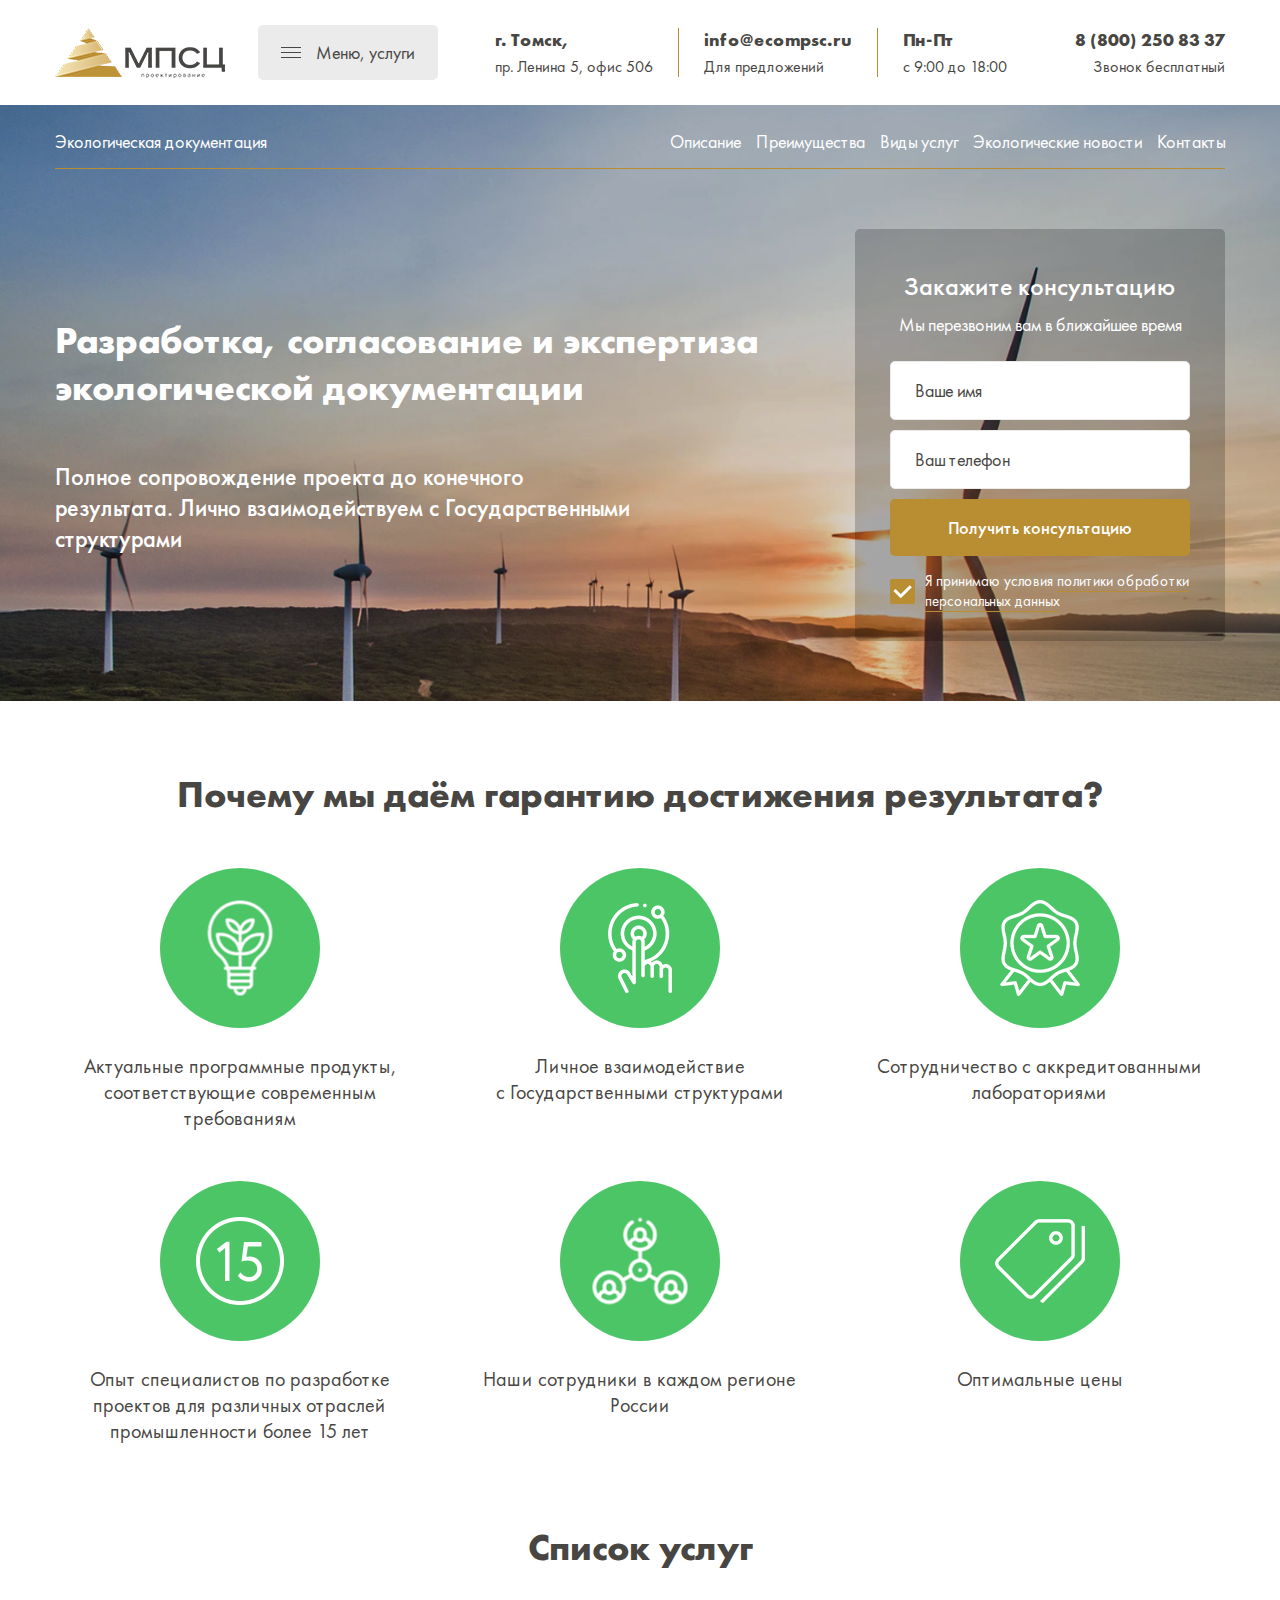
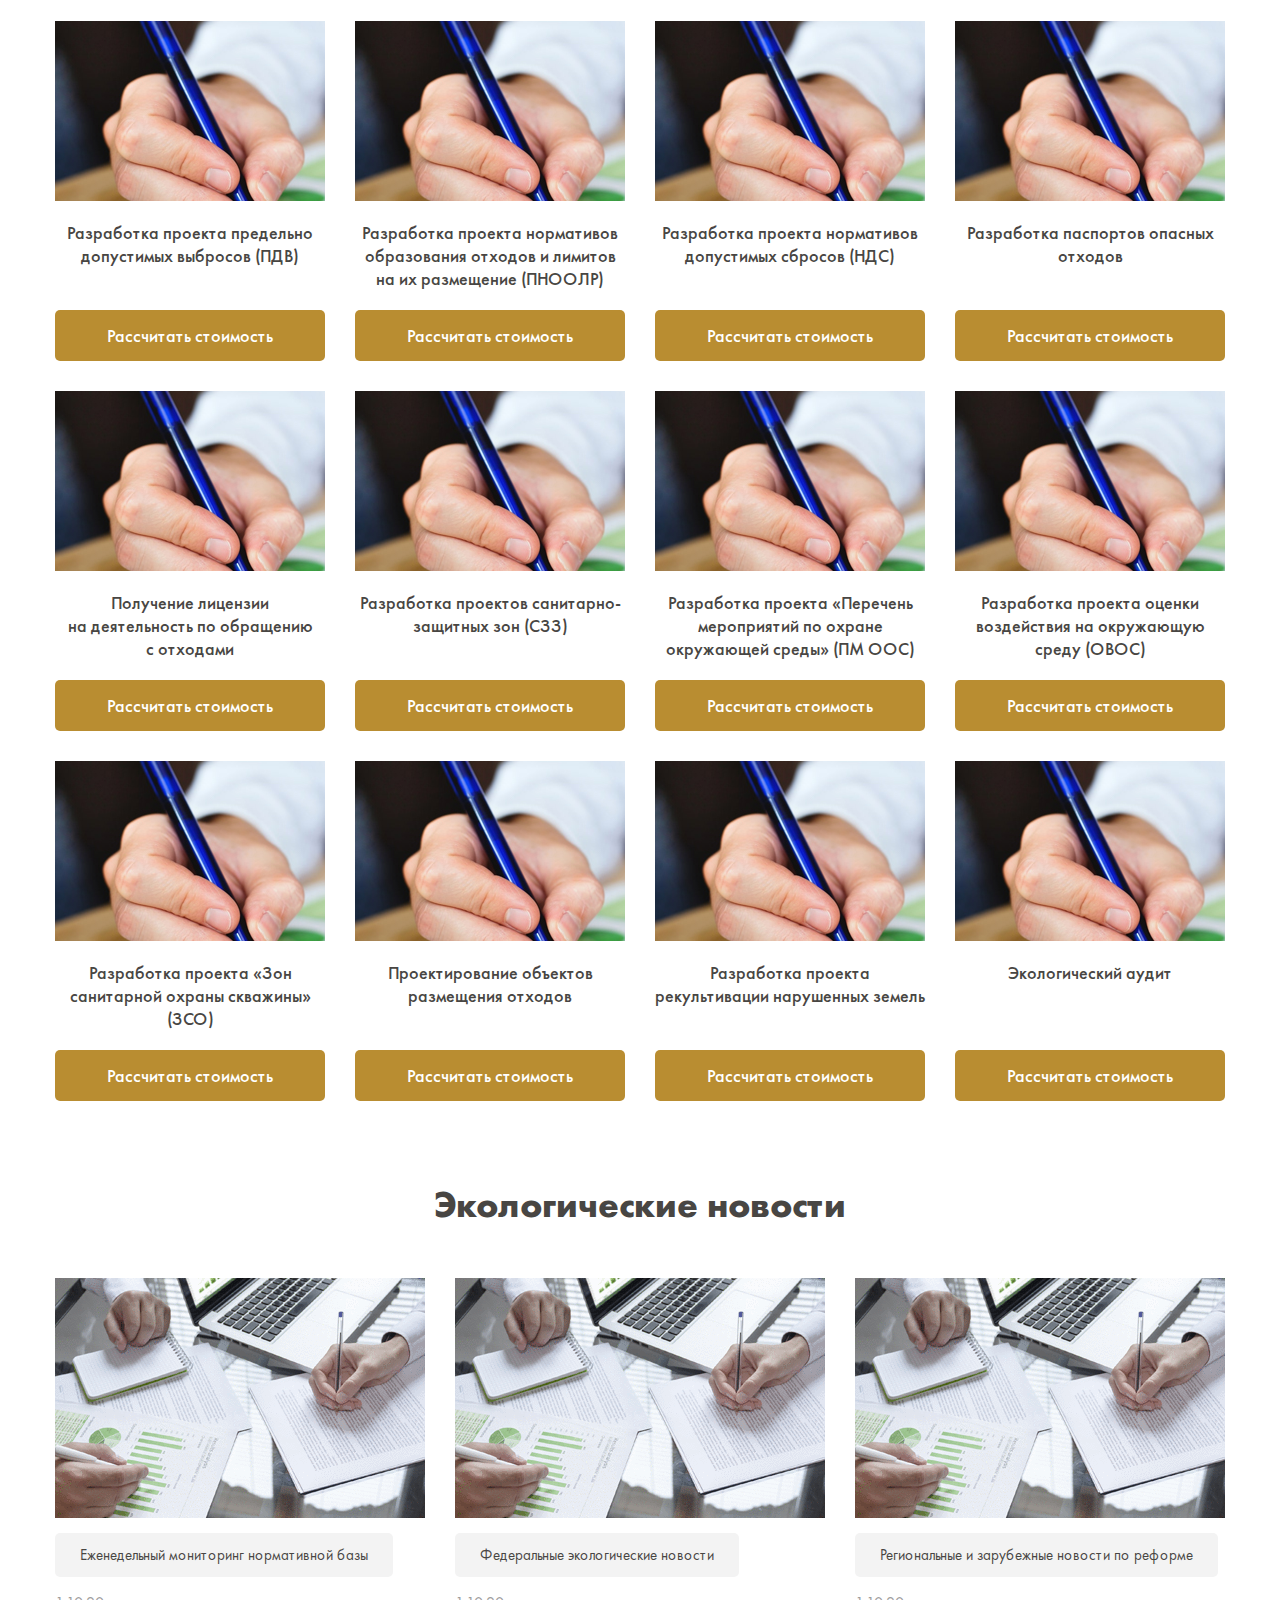
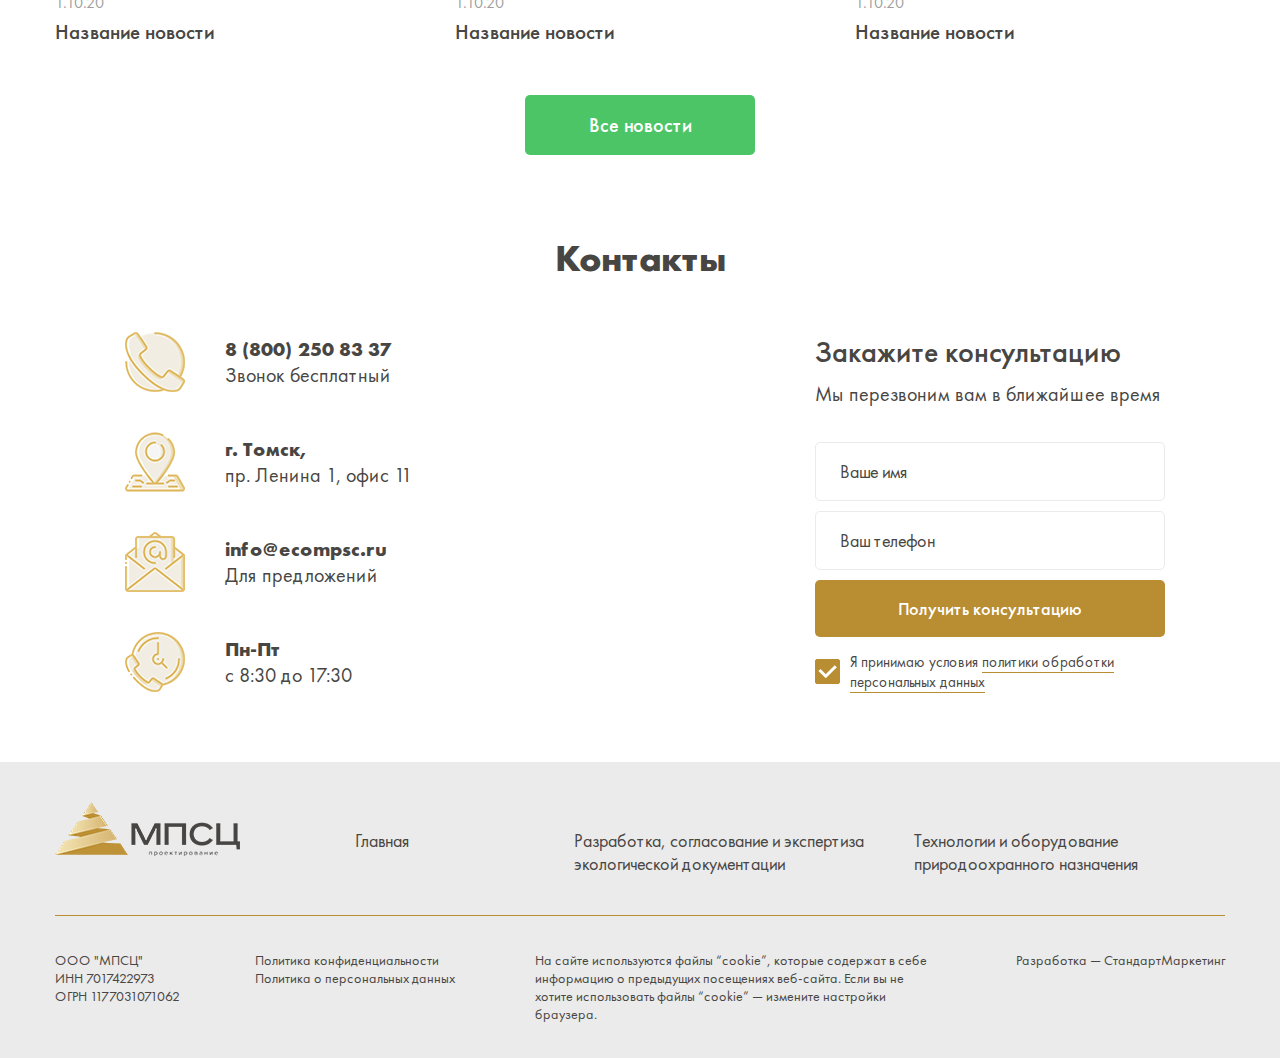
==== commit 3a67532d: "sfdvdsfv" ====
--- a/eco-docs.html
+++ b/eco-docs.html
@@ -61,18 +61,16 @@
 					<div class="wrap">
 						<div class="title">Экологическая документация</div>
 						<ul class="face-nav">
-							<li><a href="#" class="nav-a">Описание</a></li>
-							<li><a href="#" class="nav-a">Преимущества</a></li>
-							<li><a href="#" class="nav-a">Виды услуг</a></li>
-							<li><a href="#" class="nav-a">Наши клиенты</a></li>
-							<li><a href="#" class="nav-a">Схема работы</a></li>
-							<li><a href="#" class="nav-a">О нас</a></li>
-							<li><a href="#" class="nav-a">Контакты</a></li>
-						</ul>
-					</div>
-				</div>
-			</div>
-			<div class="face-content">
+							<li><a href="#descr" class="nav-a">Описание</a></li>
+							<li><a href="#advs" class="nav-a">Преимущества</a></li>
+							<li><a href="#services" class="nav-a">Виды услуг</a></li>
+							<li><a href="#news" class="nav-a">Экологические новости</a></li>
+							<li><a href="#contacts" class="nav-a">Контакты</a></li>
+						</ul>
+					</div>
+				</div>
+			</div>
+			<div class="face-content" id="descr">
 				<div class="container">
 					<div class="wrap">
 						<div class="content">
@@ -100,7 +98,7 @@
 			</div>
 		</div>
 
-		<div class="b-section first">
+		<div class="b-section first" id="advs">
 			<div class="container">
 				<h2 class="b-title">Почему мы даём гарантию достижения результата?</h2>
 				<ul class="b-advs">
@@ -132,7 +130,7 @@
 			</div>
 		</div>
 
-		<div class="b-section">
+		<div class="b-section" id="services">
 			<div class="container">
 				<h2 class="b-title">Список услуг</h2>
 				<ul class="b-services">
@@ -224,7 +222,7 @@
 			</div>
 		</div>
 
-		<div class="b-section">
+		<div class="b-section" id="news">
 			<div class="container">
 				<h2 class="b-title">Экологические новости</h2>
 				<ul class="b-news">
@@ -251,7 +249,7 @@
 			</div>
 		</div>
 
-		<div class="b-section last">
+		<div class="b-section last" id="contacts">
 			<div class="container">
 				<h2 class="b-title">Контакты</h2>
 				<div class="b-contacts">
--- a/css/main.css
+++ b/css/main.css
@@ -242,6 +242,9 @@
 	font-size: 18px;
 	text-align: left;
 }
+.footer-nav ul > li a:hover {
+	opacity: 0.8;
+}
 .footer-bot {
 	padding-top: 35px;
 	border-top: 1px solid #b98d31;
@@ -268,11 +271,17 @@
 	text-align: left;
 	font-size: 14px;
 }
+.footer-about ul > li a:hover {
+	opacity: 0.8;
+}
 .footer-cookie {
 	font-size: 14px;
 	text-align: left;
 	width: calc(100% - 670px);
 	max-width: 400px;
+}
+.footer-cookie a:hover {
+	opacity: 0.8;
 }
 .footer .logo-dev {
 	width: 100%;
@@ -959,6 +968,9 @@
 	.b-face .face-head .wrap {
 		display: block;
 	}
+	.b-face .face-head .title {
+		display: none;
+	}
 	.b-face .face-head .wrap .face-nav {
 		justify-content: space-between;
 	}
@@ -1122,7 +1134,7 @@
 		overflow-x: auto;
 	}
 	.b-face .face-head .face-nav > li {
-		font-size: 14px;
+		font-size: 16px;
 		white-space: nowrap;
 	}
 	.b-face .face-head .face-nav > li a {
@@ -1179,15 +1191,17 @@
 
 	.b-cards > li {
 		width: calc(50% - 10px);
-		margin-top: 20px;
+		margin-top: 30px;
+		text-align: center;
 	}
 	.b-cards > li .title {
 		font-size: 18px;
-		margin-top: 15px;
+		margin-top: 20px;
 	}
 	.b-cards > li .b-btn {
 		font-size: 14px;
-		margin-top: 10px;
+		margin-top: 20px;
+		max-width: none;
 	}
 
 	.b-logos-slider {
